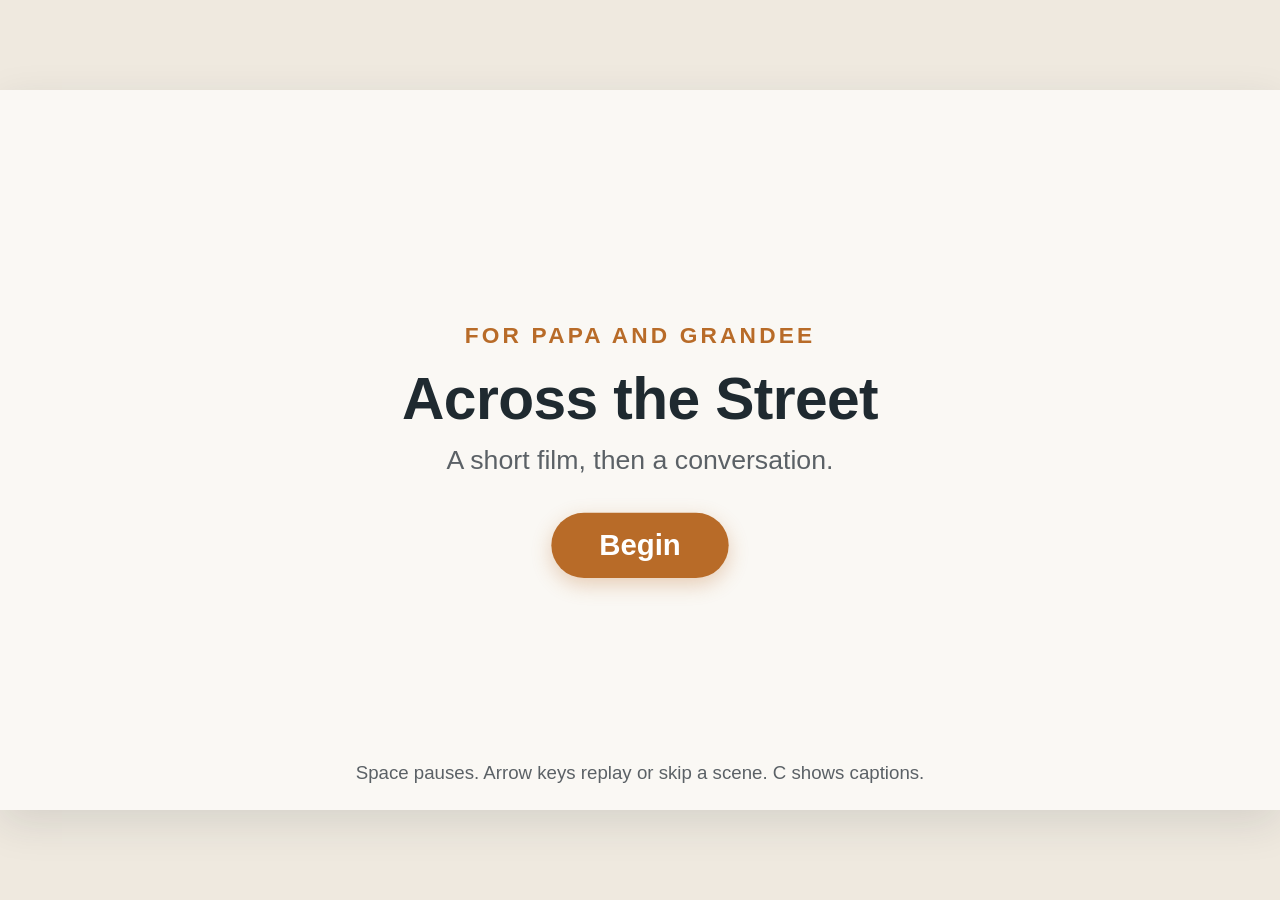
==== inlaw-pitch/pitch-artifact.html @ 84276e87 "Add pitch page builder, screenshot harness and no-narration preview build_pitch.py renders video + d" ====
<title>Across the Street</title>
<style>
:root { --bg:#FAF8F4; --fg:#1F2A30; --muted:#5B6166; --accent:#B86B28; --accent-soft:#F4E6D6; --card:#FFFDF9; --line:#E4DDD1; --bars:#EFE9DF;
  --ui:"Avenir Next","Segoe UI","Helvetica Neue",Helvetica,Arial,sans-serif; color-scheme: light; }
html, body { height:100%; margin:0; }
body { background:var(--bars); color:var(--fg); font-family:var(--ui); overflow:hidden; }
#viewport { position:fixed; inset:0; background:var(--bars); overflow:hidden; }
#stage { position:absolute; left:50%; top:50%; width:1920px; height:1080px; background:var(--bg); overflow:hidden; transform-origin:center center; box-shadow:0 20px 60px rgba(31,42,48,.12); }
.screen { position:absolute; inset:0; opacity:0; transition:opacity 1.1s ease; pointer-events:none; }
.screen.on { opacity:1; pointer-events:auto; }
/* start */
#start { display:grid; place-items:center; text-align:center; }
#start h1 { font-size:88px; font-weight:700; margin:0 0 18px; letter-spacing:-.01em; text-wrap:balance; }
#start p { font-size:40px; color:var(--muted); margin:0 0 56px; }
#begin { font:inherit; font-size:44px; font-weight:700; padding:24px 72px; border-radius:999px; border:0; background:var(--accent); color:#fff; cursor:pointer; box-shadow:0 10px 30px rgba(184,107,40,.3); }
#begin:focus-visible { outline:6px solid var(--fg); outline-offset:6px; }
.hint { position:absolute; bottom:40px; left:0; right:0; font-size:28px; color:var(--muted); text-align:center; }
/* scenes */
.scene { position:absolute; inset:0; opacity:0; transition:opacity 1.2s ease; }
.scene.on { opacity:1; }
.art { position:absolute; inset:0; width:100%; height:100%; }
.art.faint { opacity:.22; }
.layer { position:absolute; inset:0; opacity:0; transition:opacity 1.2s ease; }
.beat { position:absolute; left:120px; right:120px; bottom:90px; text-align:center; font-size:72px; font-weight:700; line-height:1.18; opacity:0; transition:opacity .9s ease; text-wrap:balance; }
.beat.on { opacity:1; }
.beat .measure { display:inline-block; background:rgba(250,248,244,.9); padding:14px 40px; border-radius:18px; }
.beat.low { bottom:70px; }
.beat.top { top:60px; bottom:auto; }
body.captions .beat.top { top:60px; }
.caption { position:absolute; left:160px; right:160px; bottom:20px; text-align:center; font-size:38px; color:var(--muted); display:none; }
body.captions .caption { display:block; }
body.captions .beat { bottom:150px; }
/* scene 2 layers */
.s2.b0 .l0, .s2.b1 .l1, .s2.b2 .l2, .s2.b3 .l3, .s2.b4 .l4 { opacity:1; }
.kid { transform-origin:center bottom; animation: sway 4s ease-in-out infinite alternate; }
.k2 { animation-delay:-1.3s; } .k3 { animation-delay:-2.4s; }
.ball { animation: bounce 2.6s ease-in-out infinite alternate; }
.clouds { animation: drift 40s linear infinite alternate; }
.rain { animation: rainfall 1.2s linear infinite; }
@keyframes sway { from { transform:translateY(0) } to { transform:translateY(-10px) } }
@keyframes bounce { from { transform:translateY(0) } to { transform:translateY(60px) } }
@keyframes drift { from { transform:translateX(0) } to { transform:translateX(90px) } }
@keyframes rainfall { from { transform:translateY(-60px) } to { transform:translateY(60px) } }
/* scene 3 */
.center { position:absolute; inset:0; display:grid; place-items:center; align-content:center; }
.thanks { font-size:200px; font-weight:700; letter-spacing:-.02em; }
.rule { width:0; height:12px; background:var(--accent); border-radius:6px; transition:width 2.2s ease; margin-top:10px; }
.s3.on .rule { width:560px; }
.s3 .beat.low { bottom:140px; font-size:64px; }
/* scene 4 */
.plan { position:absolute; left:160px; right:160px; top:280px; }
.bar { height:200px; border:8px solid var(--fg); border-radius:28px; display:flex; overflow:hidden; background:var(--card); }
.seg { display:flex; align-items:center; justify-content:center; font-size:96px; font-weight:700; color:#fff; width:0; transition:width 1.8s ease; white-space:nowrap; overflow:hidden; }
.seg.sale { background:#7F8C7A; } .seg.loan { background:var(--accent); }
.s4.b1 .seg.sale, .s4.b2 .seg.sale { width:33.333%; } .s4.b2 .seg.loan { width:70%; }
.bartotal { text-align:center; font-size:72px; font-weight:700; margin-top:36px; }
/* scene 5 */
.cards { position:absolute; left:100px; right:100px; top:200px; display:grid; grid-template-columns:repeat(3,1fr); gap:40px; transition:transform 1.2s ease, opacity 1s ease; }
.card { background:var(--card); border:4px solid var(--line); border-radius:28px; padding:40px 30px; text-align:center; opacity:0; transform:translateY(16px); transition:opacity 1s ease, transform 1s ease; }
.card .k { font-size:40px; color:var(--muted); font-weight:700; }
.card .v { font-size:130px; font-weight:700; line-height:1.05; margin:18px 0 10px; font-variant-numeric:tabular-nums; letter-spacing:-.02em; }
.card .s { font-size:38px; color:var(--muted); }
.s5.b0 .c0, .s5.b1 .c0, .s5.b1 .c1, .s5.b2 .c0, .s5.b2 .c1, .s5.b2 .c2 { opacity:1; transform:none; }
.s5.b3 .cards, .s5.b4 .cards { transform:translateY(-120px) scale(.62); opacity:.5; }
.s5.b3 .c0, .s5.b3 .c1, .s5.b3 .c2, .s5.b4 .c0, .s5.b4 .c1, .s5.b4 .c2 { opacity:1; transform:none; }
.card.c1 { border-color:#C9CFD2; } .card.c2 { border-color:var(--accent); }
.wide { position:absolute; left:160px; right:160px; top:560px; background:var(--card); border:4px solid var(--accent); border-radius:28px; padding:36px 40px; text-align:center; opacity:0; transform:translateY(20px); transition:opacity 1s ease, transform 1s ease; }
.s5.b3 .wide, .s5.b4 .wide { opacity:1; transform:none; }
.wide .k { font-size:40px; color:var(--muted); font-weight:700; }
.pair { display:grid; grid-template-columns:1fr auto 1fr; align-items:center; gap:40px; margin:12px 0 8px; }
.pair .v { font-size:116px; font-weight:700; font-variant-numeric:tabular-nums; letter-spacing:-.02em; line-height:1.05; }
.pair .s { font-size:34px; color:var(--muted); } .vs { font-size:48px; color:var(--muted); }
.gap { font-size:52px; font-weight:700; color:var(--accent); opacity:0; transition:opacity 1s ease; margin-top:6px; }
.s5.b4 .gap { opacity:1; }
/* scene 6 and 8 */
.askcard { position:absolute; left:220px; right:220px; top:300px; height:480px; background:rgba(255,253,249,.96); border:4px solid var(--line); border-radius:32px; display:grid; place-items:center; text-align:center; }
.askcard .line { grid-area:1/1; font-size:84px; font-weight:700; line-height:1.2; padding:0 80px; opacity:0; transition:opacity 1s ease; text-wrap:balance; }
.askcard .line.on { opacity:1; }
.askcard.end { top:40px; height:300px; }
/* scene 7 */
.checklist { position:absolute; left:220px; right:220px; top:110px; display:grid; gap:22px; }
.item { display:grid; grid-template-columns:110px 1fr 80px; align-items:center; gap:26px; background:var(--card); border:4px solid var(--line); border-radius:24px; padding:18px 36px; opacity:0; transform:translateX(-14px); transition:opacity .9s ease, transform .9s ease; }
.item.on { opacity:1; transform:none; }
.item .ico svg { width:100px; height:100px; }
.item .txt { font-size:58px; font-weight:700; line-height:1.12; }
.item .tick { font-size:76px; color:var(--accent); font-weight:700; opacity:0; transition:opacity .6s ease .6s; }
.item.on .tick { opacity:1; }
/* controls overlay */
#controls { position:absolute; left:0; right:0; bottom:0; padding:14px 40px; display:flex; justify-content:space-between; font-size:26px; color:var(--muted); opacity:0; transition:opacity .4s; pointer-events:none; }
#video:hover #controls, body.paused #controls { opacity:1; }
#pausebadge { position:absolute; top:40px; right:40px; font-size:34px; font-weight:700; color:var(--accent); background:var(--card); border:3px solid var(--accent); border-radius:999px; padding:10px 28px; display:none; }
body.paused #pausebadge { display:block; }
/* deck */
.slide { position:absolute; inset:0; opacity:0; transition:opacity .7s ease; padding:90px 140px 80px; box-sizing:border-box; display:flex; flex-direction:column; }
.slide.on { opacity:1; }
.slidebody { flex:1; min-height:0; }
.slide h2 { font-size:84px; margin:0 0 40px; letter-spacing:-.01em; }
.slidefoot { display:flex; justify-content:space-between; font-size:26px; color:var(--muted); letter-spacing:.08em; text-transform:uppercase; }
.big4 { display:grid; grid-template-columns:repeat(4,1fr); gap:32px; }
.big4 > div { background:var(--card); border:4px solid var(--line); border-radius:24px; padding:36px 30px; min-width:0; }
.big4 .k { font-size:30px; color:var(--muted); font-weight:700; }
.big4 .v { font-size:88px; font-weight:700; line-height:1.05; margin:14px 0 10px; font-variant-numeric:tabular-nums; letter-spacing:-.02em; text-wrap:balance; }
.big4 .s { font-size:30px; color:var(--muted); }
.big4.live { grid-template-columns:repeat(3,1fr); margin-top:40px; }
.foot { font-size:40px; color:var(--muted); margin:48px 0 0; text-wrap:balance; }
.compare { display:grid; grid-template-columns:1fr 1fr; gap:40px; }
.col { background:var(--card); border:4px solid var(--line); border-radius:24px; padding:30px 40px; }
.col.fam { border-color:var(--accent); }
.col .h { font-size:40px; font-weight:700; margin-bottom:18px; }
.col .row { display:flex; justify-content:space-between; align-items:baseline; font-size:40px; padding:18px 0; border-top:2px solid var(--line); }
.col .row b { font-size:64px; font-variant-numeric:tabular-nums; letter-spacing:-.01em; }
.sliders { display:grid; grid-template-columns:1fr 1fr; gap:60px; }
.ctl label { display:flex; justify-content:space-between; font-size:40px; font-weight:700; margin-bottom:12px; }
.ctl output { font-variant-numeric:tabular-nums; color:var(--accent); }
input[type=range] { width:100%; height:48px; accent-color:var(--accent); cursor:pointer; }
input[type=range]:focus-visible { outline:5px solid var(--fg); outline-offset:8px; border-radius:8px; }
.checks { list-style:none; padding:0; margin:0; display:grid; gap:26px; }
.checks li { display:flex; gap:28px; align-items:flex-start; font-size:50px; line-height:1.2; }
.checks .tick { color:var(--accent); font-weight:700; }
.steps { font-size:54px; line-height:1.25; padding-left:70px; margin:0; display:grid; gap:26px; }
.lead { font-size:56px; line-height:1.2; margin:0 0 40px; text-wrap:balance; }
.src { list-style:none; padding:0; margin:0; display:grid; gap:22px; font-size:34px; line-height:1.3; color:var(--muted); }
.src b { color:var(--fg); }
/* presenter panel (fallback when a popup is blocked) */
#notes { position:fixed; top:0; right:0; bottom:0; width:min(520px,90vw); background:#1F2A30; color:#FAF8F4; padding:24px 28px; overflow:auto; font-size:17px; line-height:1.5; transform:translateX(100%); transition:transform .3s; z-index:20; box-sizing:border-box; }
body.notes #notes { transform:none; }
#notes h3 { margin:0 0 6px; font-size:14px; letter-spacing:.1em; text-transform:uppercase; color:#D99A4E; }
#notes .t { font-size:22px; font-weight:700; margin-bottom:14px; }
#notes p { margin:0 0 12px; } #notes b { color:#F3C96B; }
#notes .next { margin-top:22px; color:#B9C2C6; }
#diag { position:fixed; left:0; bottom:0; max-height:50vh; width:min(720px,100vw); overflow:auto; background:#1F2A30; color:#FAF8F4; font:14px/1.4 ui-monospace,Menlo,monospace; padding:12px 16px; display:none; z-index:30; box-sizing:border-box; white-space:pre-wrap; }
body.diag #diag { display:block; }
@media (prefers-reduced-motion: reduce) { .kid, .ball, .clouds, .rain { animation:none !important; } .screen, .scene, .beat, .layer, .card, .wide, .item, .seg, .rule, .askcard .line, .slide { transition-duration:.01s !important; } }
</style>
<div id="viewport"><div id="stage">
  <section id="start" class="screen on" aria-label="Start">
    <div><p style="font-size:34px;letter-spacing:.14em;text-transform:uppercase;color:var(--accent);font-weight:700;margin:0 0 26px">For Papa and Grandee</p>
    <h1>Across the Street</h1><p>A short film, then a conversation.</p>
    <button id="begin" type="button">Begin</button></div>
    <div class="hint">Space pauses. Arrow keys replay or skip a scene. C shows captions.</div>
  </section>
  <section id="video" class="screen" aria-label="Video">
    <section class="scene s1" data-scene="1" aria-label="Scene 1: Across the street"><svg class="art " viewBox="0 0 1920 1080" aria-hidden="true">
    <rect width="1920" height="1080" fill="#FAF8F4"/>
    <g class="clouds">
      <ellipse cx="300" cy="150" rx="120" ry="40" fill="#F1ECE3"/><ellipse cx="380" cy="130" rx="90" ry="34" fill="#F1ECE3"/>
      <ellipse cx="1500" cy="200" rx="140" ry="44" fill="#F1ECE3"/><ellipse cx="1600" cy="180" rx="100" ry="36" fill="#F1ECE3"/>
    </g>
    <circle cx="1700" cy="130" r="54" fill="#F3C96B"/>
    <rect x="0" y="820" width="1920" height="260" fill="#CFE3B4"/>
    <rect x="0" y="840" width="1920" height="110" fill="#8C8B86"/>
    <g stroke="#FAF8F4" stroke-width="6" stroke-dasharray="60 50"><line x1="0" y1="895" x2="1920" y2="895"/></g>
    <!-- Papa and Grandee's house -->
    <g id="pg">
      <rect x="280" y="540" width="440" height="280" fill="#EFE3CF" stroke="#1F2A30" stroke-width="6"/>
      <polygon points="260,540 500,380 740,540" fill="#7F8C7A" stroke="#1F2A30" stroke-width="6" stroke-linejoin="round"/>
      <rect x="300" y="700" width="400" height="120" fill="#E2D2B5" stroke="#1F2A30" stroke-width="6"/>
      <rect x="320" y="700" width="12" height="120" fill="#1F2A30"/><rect x="668" y="700" width="12" height="120" fill="#1F2A30"/>
      <rect x="460" y="710" width="80" height="110" fill="#1F2A30"/>
      <rect x="330" y="590" width="80" height="80" fill="#FFD98A" stroke="#1F2A30" stroke-width="5"/>
      <rect x="590" y="590" width="80" height="80" fill="#FFD98A" stroke="#1F2A30" stroke-width="5"/>
      <circle cx="500" cy="690" r="12" fill="#F3C96B"/>
      <text x="500" y="1030" text-anchor="middle" font-size="44" font-family="inherit" fill="#1F2A30" font-weight="700">Papa and Grandee</text>
    </g>
    <!-- the lot -->
    <g id="lot"><rect x="1120" y="600" width="760" height="220" rx="20" fill="#D9E8C2"/>
      <text x="1500" y="1030" text-anchor="middle" font-size="44" font-family="inherit" fill="#1F2A30" font-weight="700">The land</text></g>
    
    <g id="tree1"><rect x="1000" y="700" width="24" height="120" fill="#8B5E34"/><circle cx="1012" cy="690" r="70" fill="#A9C98B"/></g>
    </svg><div class="beat top" data-beat="0"><span class="measure">Across the street from Papa and Grandee</span></div><div class="beat top" data-beat="1"><span class="measure">Lucas, Owen, and Wyatt, growing up right here</span></div><div class="caption" aria-live="polite"></div></section><section class="scene s2" data-scene="2" aria-label="Scene 2: What this home would mean"><div class="layer l0"><svg class="art " viewBox="0 0 1920 1080" aria-hidden="true">
    <rect width="1920" height="1080" fill="#FAF8F4"/>
    <g class="clouds">
      <ellipse cx="300" cy="150" rx="120" ry="40" fill="#F1ECE3"/><ellipse cx="380" cy="130" rx="90" ry="34" fill="#F1ECE3"/>
      <ellipse cx="1500" cy="200" rx="140" ry="44" fill="#F1ECE3"/><ellipse cx="1600" cy="180" rx="100" ry="36" fill="#F1ECE3"/>
    </g>
    <circle cx="1700" cy="130" r="54" fill="#F3C96B"/>
    <rect x="0" y="820" width="1920" height="260" fill="#CFE3B4"/>
    <rect x="0" y="840" width="1920" height="110" fill="#8C8B86"/>
    <g stroke="#FAF8F4" stroke-width="6" stroke-dasharray="60 50"><line x1="0" y1="895" x2="1920" y2="895"/></g>
    <!-- Papa and Grandee's house -->
    <g id="pg">
      <rect x="280" y="540" width="440" height="280" fill="#EFE3CF" stroke="#1F2A30" stroke-width="6"/>
      <polygon points="260,540 500,380 740,540" fill="#7F8C7A" stroke="#1F2A30" stroke-width="6" stroke-linejoin="round"/>
      <rect x="300" y="700" width="400" height="120" fill="#E2D2B5" stroke="#1F2A30" stroke-width="6"/>
      <rect x="320" y="700" width="12" height="120" fill="#1F2A30"/><rect x="668" y="700" width="12" height="120" fill="#1F2A30"/>
      <rect x="460" y="710" width="80" height="110" fill="#1F2A30"/>
      <rect x="330" y="590" width="80" height="80" fill="#FFD98A" stroke="#1F2A30" stroke-width="5"/>
      <rect x="590" y="590" width="80" height="80" fill="#FFD98A" stroke="#1F2A30" stroke-width="5"/>
      <circle cx="500" cy="690" r="12" fill="#F3C96B"/>
      <text x="500" y="1030" text-anchor="middle" font-size="44" font-family="inherit" fill="#1F2A30" font-weight="700">Papa and Grandee</text>
    </g>
    <!-- the lot -->
    <g id="lot"><rect x="1120" y="600" width="760" height="220" rx="20" fill="#D9E8C2"/>
      <text x="1500" y="1030" text-anchor="middle" font-size="44" font-family="inherit" fill="#1F2A30" font-weight="700">The home they hope to build</text></g>
    
    <g id="newhome">
      <rect x="1180" y="560" width="420" height="260" fill="#F2E6D3" stroke="#1F2A30" stroke-width="6"/>
      <polygon points="1160,560 1390,400 1620,560" fill="#B86B28" stroke="#1F2A30" stroke-width="6" stroke-linejoin="round"/>
      <rect x="1600" y="620" width="230" height="200" fill="#E7D9BF" stroke="#1F2A30" stroke-width="6"/>
      <polygon points="1600,620 1715,520 1830,620" fill="#9E5A22" stroke="#1F2A30" stroke-width="6" stroke-linejoin="round"/>
      <rect x="1340" y="700" width="90" height="120" fill="#1F2A30"/>
      <rect x="1230" y="620" width="80" height="70" fill="#FFF9EE" stroke="#1F2A30" stroke-width="5"/>
      <rect x="1470" y="620" width="80" height="70" fill="#FFF9EE" stroke="#1F2A30" stroke-width="5"/>
      <rect x="1680" y="680" width="70" height="60" fill="#FFF9EE" stroke="#1F2A30" stroke-width="5"/>
    </g>
    <g id="tree1"><rect x="1000" y="700" width="24" height="120" fill="#8B5E34"/><circle cx="1012" cy="690" r="70" fill="#A9C98B"/></g>
    </svg></div><div class="layer l1"><svg class="art" viewBox="0 0 1920 1080" aria-hidden="true">
    <rect width="1920" height="1080" fill="#FAF8F4"/>
    <ellipse cx="960" cy="1000" rx="1300" ry="300" fill="#CFE3B4"/>
    <circle cx="1760" cy="340" r="54" fill="#F3C96B"/>
    <g class="kid k1" fill="#B86B28"><circle cx="620" cy="560" r="46" fill="#F2D2B6"/><rect x="580" y="610" width="80" height="120" rx="30"/><rect x="590" y="730" width="24" height="90" rx="12" fill="#1F2A30"/><rect x="646" y="730" width="24" height="90" rx="12" fill="#1F2A30"/></g>
    <g class="kid k2" fill="#7F8C7A"><circle cx="900" cy="600" r="40" fill="#F2D2B6"/><rect x="866" y="644" width="68" height="104" rx="28"/><rect x="874" y="748" width="22" height="80" rx="11" fill="#1F2A30"/><rect x="922" y="748" width="22" height="80" rx="11" fill="#1F2A30"/></g>
    <g class="kid k3" fill="#D99A4E"><circle cx="1140" cy="660" r="32" fill="#F2D2B6"/><rect x="1112" y="696" width="56" height="80" rx="24"/><rect x="1118" y="776" width="18" height="60" rx="9" fill="#1F2A30"/><rect x="1156" y="776" width="18" height="60" rx="9" fill="#1F2A30"/></g>
    <g class="ball"><circle cx="760" cy="420" r="34" fill="#FAF8F4" stroke="#1F2A30" stroke-width="6"/><path d="M740 396 Q760 420 740 444 M780 396 Q760 420 780 444" stroke="#1F2A30" stroke-width="5" fill="none"/></g>
    <g><rect x="1380" y="700" width="24" height="160" fill="#8B5E34"/><circle cx="1392" cy="680" r="90" fill="#A9C98B"/></g>
    <g><rect x="360" y="720" width="24" height="140" fill="#8B5E34"/><circle cx="372" cy="700" r="80" fill="#A9C98B"/></g>
    </svg></div><div class="layer l2"><svg class="art" viewBox="0 0 1920 1080" aria-hidden="true">
    <rect width="1920" height="1080" fill="#FAF8F4"/>
    
    <g transform="translate(0,70)">
    <rect x="0" y="880" width="1920" height="200" fill="#CFE3B4"/>
    <!-- main house, side view -->
    <rect x="160" y="520" width="420" height="360" fill="#F2E6D3" stroke="#1F2A30" stroke-width="6"/>
    <polygon points="140,520 370,360 600,520" fill="#B86B28" stroke="#1F2A30" stroke-width="6" stroke-linejoin="round"/>
    <rect x="220" y="600" width="90" height="80" fill="#FFF9EE" stroke="#1F2A30" stroke-width="5"/>
    <rect x="420" y="600" width="90" height="80" fill="#FFF9EE" stroke="#1F2A30" stroke-width="5"/>
    <rect x="330" y="760" width="80" height="120" fill="#1F2A30"/>
    <!-- attached barn, cutaway -->
    <rect x="580" y="440" width="1180" height="440" fill="#FBF4E8" stroke="#1F2A30" stroke-width="6"/>
    <polygon points="560,440 1170,260 1780,440" fill="#9E5A22" stroke="#1F2A30" stroke-width="6" stroke-linejoin="round"/>
    <text x="1170" y="420" text-anchor="middle" font-size="40" font-family="inherit" fill="#1F2A30" font-weight="700" letter-spacing="4">SPORTS BARN</text>
    <!-- hoop -->
    <g><rect x="660" y="520" width="14" height="360" fill="#1F2A30"/><rect x="640" y="500" width="150" height="100" fill="#FAF8F4" stroke="#1F2A30" stroke-width="6"/><ellipse cx="760" cy="600" rx="40" ry="14" fill="none" stroke="#B86B28" stroke-width="8"/><path d="M724 606 L740 660 M796 606 L780 660 M740 660 L780 660 M750 620 L770 620" stroke="#1F2A30" stroke-width="3" fill="none"/></g>
    <!-- soccer goal -->
    <g><rect x="880" y="700" width="260" height="180" fill="none" stroke="#1F2A30" stroke-width="8"/><line x1="900" y1="700" x2="900" y2="880" stroke="#9FA8A3" stroke-width="2"/><line x1="926" y1="700" x2="926" y2="880" stroke="#9FA8A3" stroke-width="2"/><line x1="952" y1="700" x2="952" y2="880" stroke="#9FA8A3" stroke-width="2"/><line x1="978" y1="700" x2="978" y2="880" stroke="#9FA8A3" stroke-width="2"/><line x1="1004" y1="700" x2="1004" y2="880" stroke="#9FA8A3" stroke-width="2"/><line x1="1030" y1="700" x2="1030" y2="880" stroke="#9FA8A3" stroke-width="2"/><line x1="1056" y1="700" x2="1056" y2="880" stroke="#9FA8A3" stroke-width="2"/><line x1="1082" y1="700" x2="1082" y2="880" stroke="#9FA8A3" stroke-width="2"/><line x1="1108" y1="700" x2="1108" y2="880" stroke="#9FA8A3" stroke-width="2"/><line x1="1134" y1="700" x2="1134" y2="880" stroke="#9FA8A3" stroke-width="2"/><line x1="880" y1="720" x2="1140" y2="720" stroke="#9FA8A3" stroke-width="2"/><line x1="880" y1="746" x2="1140" y2="746" stroke="#9FA8A3" stroke-width="2"/><line x1="880" y1="772" x2="1140" y2="772" stroke="#9FA8A3" stroke-width="2"/><line x1="880" y1="798" x2="1140" y2="798" stroke="#9FA8A3" stroke-width="2"/><line x1="880" y1="824" x2="1140" y2="824" stroke="#9FA8A3" stroke-width="2"/><line x1="880" y1="850" x2="1140" y2="850" stroke="#9FA8A3" stroke-width="2"/><line x1="880" y1="876" x2="1140" y2="876" stroke="#9FA8A3" stroke-width="2"/><circle cx="1010" cy="850" r="26" fill="#FAF8F4" stroke="#1F2A30" stroke-width="5"/></g>
    <!-- climbing wall -->
    <g><rect x="1200" y="480" width="200" height="400" fill="#E7D9BF" stroke="#1F2A30" stroke-width="6"/><circle cx="1230" cy="520" r="12" fill="#B86B28"/><circle cx="1283" cy="558" r="12" fill="#7F8C7A"/><circle cx="1336" cy="596" r="12" fill="#D99A4E"/><circle cx="1239" cy="634" r="12" fill="#B86B28"/><circle cx="1292" cy="672" r="12" fill="#7F8C7A"/><circle cx="1345" cy="710" r="12" fill="#D99A4E"/><circle cx="1248" cy="748" r="12" fill="#B86B28"/><circle cx="1301" cy="786" r="12" fill="#7F8C7A"/><circle cx="1354" cy="824" r="12" fill="#D99A4E"/></g>
    <!-- jungle gym -->
    <g stroke="#1F2A30" stroke-width="8" fill="none"><rect x="1460" y="600" width="240" height="280"/><line x1="1460" y1="670" x2="1700" y2="670"/><line x1="1460" y1="740" x2="1700" y2="740"/><line x1="1460" y1="810" x2="1700" y2="810"/><line x1="1580" y1="600" x2="1580" y2="880"/></g>
    <!-- home gym corner -->
    <g><rect x="700" y="820" width="120" height="14" fill="#1F2A30"/><rect x="690" y="800" width="30" height="54" rx="6" fill="#5B6166"/><rect x="800" y="800" width="30" height="54" rx="6" fill="#5B6166"/><text x="760" y="790" text-anchor="middle" font-size="26" font-family="inherit" fill="#5B6166">home gym</text></g>
    </g></svg></div><div class="layer l3"><svg class="art" viewBox="0 0 1920 1080" aria-hidden="true">
    <rect width="1920" height="1080" fill="#EEF0F2"/>
    <g class="rain" stroke="#9FB3C8" stroke-width="5" stroke-linecap="round"><line x1="40" y1="140" x2="22" y2="200"/><line x1="110" y1="230" x2="92" y2="290"/><line x1="180" y1="120" x2="162" y2="180"/><line x1="250" y1="210" x2="232" y2="270"/><line x1="320" y1="100" x2="302" y2="160"/><line x1="390" y1="190" x2="372" y2="250"/><line x1="460" y1="80" x2="442" y2="140"/><line x1="530" y1="170" x2="512" y2="230"/><line x1="600" y1="60" x2="582" y2="120"/><line x1="670" y1="150" x2="652" y2="210"/><line x1="740" y1="240" x2="722" y2="300"/><line x1="810" y1="130" x2="792" y2="190"/><line x1="880" y1="220" x2="862" y2="280"/><line x1="950" y1="110" x2="932" y2="170"/><line x1="1020" y1="200" x2="1002" y2="260"/><line x1="1090" y1="90" x2="1072" y2="150"/><line x1="1160" y1="180" x2="1142" y2="240"/><line x1="1230" y1="70" x2="1212" y2="130"/><line x1="1300" y1="160" x2="1282" y2="220"/><line x1="1370" y1="250" x2="1352" y2="310"/><line x1="1440" y1="140" x2="1422" y2="200"/><line x1="1510" y1="230" x2="1492" y2="290"/><line x1="1580" y1="120" x2="1562" y2="180"/><line x1="1650" y1="210" x2="1632" y2="270"/><line x1="1720" y1="100" x2="1702" y2="160"/><line x1="1790" y1="190" x2="1772" y2="250"/><line x1="1860" y1="80" x2="1842" y2="140"/></g>
    <g transform="translate(0,70)">
    <rect x="0" y="880" width="1920" height="200" fill="#CFE3B4"/>
    <!-- main house, side view -->
    <rect x="160" y="520" width="420" height="360" fill="#F2E6D3" stroke="#1F2A30" stroke-width="6"/>
    <polygon points="140,520 370,360 600,520" fill="#B86B28" stroke="#1F2A30" stroke-width="6" stroke-linejoin="round"/>
    <rect x="220" y="600" width="90" height="80" fill="#FFD98A" stroke="#1F2A30" stroke-width="5"/>
    <rect x="420" y="600" width="90" height="80" fill="#FFD98A" stroke="#1F2A30" stroke-width="5"/>
    <rect x="330" y="760" width="80" height="120" fill="#1F2A30"/>
    <!-- attached barn, cutaway -->
    <rect x="580" y="440" width="1180" height="440" fill="#FFF3DD" stroke="#1F2A30" stroke-width="6"/>
    <polygon points="560,440 1170,260 1780,440" fill="#9E5A22" stroke="#1F2A30" stroke-width="6" stroke-linejoin="round"/>
    <text x="1170" y="420" text-anchor="middle" font-size="40" font-family="inherit" fill="#1F2A30" font-weight="700" letter-spacing="4">SPORTS BARN</text>
    <!-- hoop -->
    <g><rect x="660" y="520" width="14" height="360" fill="#1F2A30"/><rect x="640" y="500" width="150" height="100" fill="#FAF8F4" stroke="#1F2A30" stroke-width="6"/><ellipse cx="760" cy="600" rx="40" ry="14" fill="none" stroke="#B86B28" stroke-width="8"/><path d="M724 606 L740 660 M796 606 L780 660 M740 660 L780 660 M750 620 L770 620" stroke="#1F2A30" stroke-width="3" fill="none"/></g>
    <!-- soccer goal -->
    <g><rect x="880" y="700" width="260" height="180" fill="none" stroke="#1F2A30" stroke-width="8"/><line x1="900" y1="700" x2="900" y2="880" stroke="#9FA8A3" stroke-width="2"/><line x1="926" y1="700" x2="926" y2="880" stroke="#9FA8A3" stroke-width="2"/><line x1="952" y1="700" x2="952" y2="880" stroke="#9FA8A3" stroke-width="2"/><line x1="978" y1="700" x2="978" y2="880" stroke="#9FA8A3" stroke-width="2"/><line x1="1004" y1="700" x2="1004" y2="880" stroke="#9FA8A3" stroke-width="2"/><line x1="1030" y1="700" x2="1030" y2="880" stroke="#9FA8A3" stroke-width="2"/><line x1="1056" y1="700" x2="1056" y2="880" stroke="#9FA8A3" stroke-width="2"/><line x1="1082" y1="700" x2="1082" y2="880" stroke="#9FA8A3" stroke-width="2"/><line x1="1108" y1="700" x2="1108" y2="880" stroke="#9FA8A3" stroke-width="2"/><line x1="1134" y1="700" x2="1134" y2="880" stroke="#9FA8A3" stroke-width="2"/><line x1="880" y1="720" x2="1140" y2="720" stroke="#9FA8A3" stroke-width="2"/><line x1="880" y1="746" x2="1140" y2="746" stroke="#9FA8A3" stroke-width="2"/><line x1="880" y1="772" x2="1140" y2="772" stroke="#9FA8A3" stroke-width="2"/><line x1="880" y1="798" x2="1140" y2="798" stroke="#9FA8A3" stroke-width="2"/><line x1="880" y1="824" x2="1140" y2="824" stroke="#9FA8A3" stroke-width="2"/><line x1="880" y1="850" x2="1140" y2="850" stroke="#9FA8A3" stroke-width="2"/><line x1="880" y1="876" x2="1140" y2="876" stroke="#9FA8A3" stroke-width="2"/><circle cx="1010" cy="850" r="26" fill="#FAF8F4" stroke="#1F2A30" stroke-width="5"/></g>
    <!-- climbing wall -->
    <g><rect x="1200" y="480" width="200" height="400" fill="#E7D9BF" stroke="#1F2A30" stroke-width="6"/><circle cx="1230" cy="520" r="12" fill="#B86B28"/><circle cx="1283" cy="558" r="12" fill="#7F8C7A"/><circle cx="1336" cy="596" r="12" fill="#D99A4E"/><circle cx="1239" cy="634" r="12" fill="#B86B28"/><circle cx="1292" cy="672" r="12" fill="#7F8C7A"/><circle cx="1345" cy="710" r="12" fill="#D99A4E"/><circle cx="1248" cy="748" r="12" fill="#B86B28"/><circle cx="1301" cy="786" r="12" fill="#7F8C7A"/><circle cx="1354" cy="824" r="12" fill="#D99A4E"/></g>
    <!-- jungle gym -->
    <g stroke="#1F2A30" stroke-width="8" fill="none"><rect x="1460" y="600" width="240" height="280"/><line x1="1460" y1="670" x2="1700" y2="670"/><line x1="1460" y1="740" x2="1700" y2="740"/><line x1="1460" y1="810" x2="1700" y2="810"/><line x1="1580" y1="600" x2="1580" y2="880"/></g>
    <!-- home gym corner -->
    <g><rect x="700" y="820" width="120" height="14" fill="#1F2A30"/><rect x="690" y="800" width="30" height="54" rx="6" fill="#5B6166"/><rect x="800" y="800" width="30" height="54" rx="6" fill="#5B6166"/><text x="760" y="790" text-anchor="middle" font-size="26" font-family="inherit" fill="#5B6166">home gym</text></g>
    </g></svg></div><div class="layer l4"><svg class="art" viewBox="0 0 1920 1080" aria-hidden="true">
    <rect width="1920" height="1080" fill="#FAF8F4"/>
    <rect x="0" y="0" width="1920" height="1080" fill="#F6EFE3"/>
    <!-- window with the two houses -->
    <rect x="1380" y="140" width="420" height="320" rx="12" fill="#DCEBF6" stroke="#1F2A30" stroke-width="8"/>
    <line x1="1590" y1="140" x2="1590" y2="460" stroke="#1F2A30" stroke-width="8"/><line x1="1380" y1="300" x2="1800" y2="300" stroke="#1F2A30" stroke-width="8"/>
    <rect x="1380" y="400" width="420" height="60" fill="#CFE3B4"/>
    <rect x="1430" y="370" width="80" height="40" fill="#EFE3CF"/><polygon points="1420,372 1470,330 1520,372" fill="#7F8C7A"/>
    <rect x="1670" y="370" width="80" height="40" fill="#F2E6D3"/><polygon points="1660,372 1710,330 1760,372" fill="#B86B28"/>
    <!-- table -->
    <ellipse cx="960" cy="560" rx="360" ry="190" fill="#D9A86A" stroke="#1F2A30" stroke-width="8"/>
    <ellipse cx="960" cy="560" rx="300" ry="140" fill="none" stroke="#C48E4E" stroke-width="4"/>
    <rect x="724" y="384" width="72" height="72" rx="18" fill="#B86B28" stroke="#1F2A30" stroke-width="5"/><rect x="924" y="364" width="72" height="72" rx="18" fill="#B86B28" stroke="#1F2A30" stroke-width="5"/><rect x="1124" y="384" width="72" height="72" rx="18" fill="#B86B28" stroke="#1F2A30" stroke-width="5"/><rect x="1224" y="524" width="72" height="72" rx="18" fill="#B86B28" stroke="#1F2A30" stroke-width="5"/><rect x="1124" y="664" width="72" height="72" rx="18" fill="#B86B28" stroke="#1F2A30" stroke-width="5"/><rect x="924" y="684" width="72" height="72" rx="18" fill="#B86B28" stroke="#1F2A30" stroke-width="5"/><rect x="724" y="664" width="72" height="72" rx="18" fill="#B86B28" stroke="#1F2A30" stroke-width="5"/>
    </svg></div><div class="beat top" data-beat="0"><span class="measure">The home they hope to raise their boys in</span></div><div class="beat top" data-beat="1"><span class="measure">Room to run, play outside, and just be boys</span></div><div class="beat top" data-beat="2"><span class="measure">A sports barn: hoop, goal, climbing wall, jungle gym</span></div><div class="beat top" data-beat="3"><span class="measure">Year round, rain or shine, for the whole family</span></div><div class="beat " data-beat="4"><span class="measure">Papa and Grandee, part of everyday life</span></div><div class="caption" aria-live="polite"></div></section><section class="scene s3" data-scene="3" aria-label="Scene 3: Thank you"><div class="center"><div class="thanks measure">Thank you</div><div class="rule"></div></div><div class="beat low" data-beat="1"><span class="measure">This is a big ask. So here is a careful plan.</span></div><div class="caption" aria-live="polite"></div></section><section class="scene s4" data-scene="4" aria-label="Scene 4: The plan"><div class="plan">
          <div class="bar"><div class="seg sale"><span class="measure">$200k</span></div><div class="seg loan"><span class="measure">$400k</span></div></div>
          <div class="bartotal measure">$600k to build</div>
        </div><div class="beat low" data-beat="0"><span class="measure">About $600k to build</span></div><div class="beat low" data-beat="1"><span class="measure">About $200k from selling their current home</span></div><div class="beat low" data-beat="2"><span class="measure">About $400k as a family loan</span></div><div class="caption" aria-live="polite"></div></section><section class="scene s5" data-scene="5" aria-label="Scene 5: Why we need help"><div class="cards">
          <div class="card c0"><div class="k">Today</div><div class="v measure">$1,000</div><div class="s">a month, about 2.5%</div></div>
          <div class="card c1"><div class="k">Bank rate, 7.40%</div><div class="v measure">$2,770</div><div class="s">+$1,770 vs today</div></div>
          <div class="card c2"><div class="k">Family rate, about 3%</div><div class="v measure">$1,686</div><div class="s">+$686 vs today</div></div>
        </div>
        <div class="wide">
          <div class="k">Total interest over 30 years</div>
          <div class="pair"><div><div class="v measure">$597,000</div><div class="s">at the bank rate</div></div><div class="vs">vs</div><div><div class="v measure">$207,000</div><div class="s">at about 3%</div></div></div>
          <div class="gap"><span class="measure">The gap a family rate closes: about $390,000</span></div>
        </div><div class="caption" aria-live="polite"></div></section><section class="scene s6" data-scene="6" aria-label="Scene 6: What we&#x27;re asking"><svg class="art faint" viewBox="0 0 1920 1080" aria-hidden="true">
    <rect width="1920" height="1080" fill="#FAF8F4"/>
    <g class="clouds">
      <ellipse cx="300" cy="150" rx="120" ry="40" fill="#F1ECE3"/><ellipse cx="380" cy="130" rx="90" ry="34" fill="#F1ECE3"/>
      <ellipse cx="1500" cy="200" rx="140" ry="44" fill="#F1ECE3"/><ellipse cx="1600" cy="180" rx="100" ry="36" fill="#F1ECE3"/>
    </g>
    <circle cx="1700" cy="130" r="54" fill="#F3C96B"/>
    <rect x="0" y="820" width="1920" height="260" fill="#CFE3B4"/>
    <rect x="0" y="840" width="1920" height="110" fill="#8C8B86"/>
    <g stroke="#FAF8F4" stroke-width="6" stroke-dasharray="60 50"><line x1="0" y1="895" x2="1920" y2="895"/></g>
    <!-- Papa and Grandee's house -->
    <g id="pg">
      <rect x="280" y="540" width="440" height="280" fill="#EFE3CF" stroke="#1F2A30" stroke-width="6"/>
      <polygon points="260,540 500,380 740,540" fill="#7F8C7A" stroke="#1F2A30" stroke-width="6" stroke-linejoin="round"/>
      <rect x="300" y="700" width="400" height="120" fill="#E2D2B5" stroke="#1F2A30" stroke-width="6"/>
      <rect x="320" y="700" width="12" height="120" fill="#1F2A30"/><rect x="668" y="700" width="12" height="120" fill="#1F2A30"/>
      <rect x="460" y="710" width="80" height="110" fill="#1F2A30"/>
      <rect x="330" y="590" width="80" height="80" fill="#FFD98A" stroke="#1F2A30" stroke-width="5"/>
      <rect x="590" y="590" width="80" height="80" fill="#FFD98A" stroke="#1F2A30" stroke-width="5"/>
      <circle cx="500" cy="690" r="12" fill="#F3C96B"/>
      <text x="500" y="1030" text-anchor="middle" font-size="44" font-family="inherit" fill="#1F2A30" font-weight="700">Papa and Grandee</text>
    </g>
    <!-- the lot -->
    <g id="lot"><rect x="1120" y="600" width="760" height="220" rx="20" fill="#D9E8C2"/>
      <text x="1500" y="1030" text-anchor="middle" font-size="44" font-family="inherit" fill="#1F2A30" font-weight="700">The home they hope to build</text></g>
    
    <g id="newhome">
      <rect x="1180" y="560" width="420" height="260" fill="#F2E6D3" stroke="#1F2A30" stroke-width="6"/>
      <polygon points="1160,560 1390,400 1620,560" fill="#B86B28" stroke="#1F2A30" stroke-width="6" stroke-linejoin="round"/>
      <rect x="1600" y="620" width="230" height="200" fill="#E7D9BF" stroke="#1F2A30" stroke-width="6"/>
      <polygon points="1600,620 1715,520 1830,620" fill="#9E5A22" stroke="#1F2A30" stroke-width="6" stroke-linejoin="round"/>
      <rect x="1340" y="700" width="90" height="120" fill="#1F2A30"/>
      <rect x="1230" y="620" width="80" height="70" fill="#FFF9EE" stroke="#1F2A30" stroke-width="5"/>
      <rect x="1470" y="620" width="80" height="70" fill="#FFF9EE" stroke="#1F2A30" stroke-width="5"/>
      <rect x="1680" y="680" width="70" height="60" fill="#FFF9EE" stroke="#1F2A30" stroke-width="5"/>
    </g>
    <g id="tree1"><rect x="1000" y="700" width="24" height="120" fill="#8B5E34"/><circle cx="1012" cy="690" r="70" fill="#A9C98B"/></g>
    </svg><div class="askcard"><div class="line" data-beat="0"><span class="measure">A 30 year family loan of about $400k</span></div><div class="line" data-beat="1"><span class="measure">A rate below market. 3% is only the example.</span></div><div class="line" data-beat="2"><span class="measure">Not a gift. Paid every month, until fully repaid.</span></div><div class="line" data-beat="3"><span class="measure">Help, not an investment. Family across the street.</span></div></div><div class="caption" aria-live="polite"></div></section><section class="scene s7" data-scene="7" aria-label="Scene 7: Done properly"><div class="checklist"><div class="item" data-beat="0"><div class="ico"><svg viewBox="0 0 80 80"><rect x="14" y="8" width="52" height="64" rx="6" fill="#FFF" stroke="#1F2A30" stroke-width="5"/><line x1="26" y1="28" x2="54" y2="28" stroke="#1F2A30" stroke-width="5"/><line x1="26" y1="42" x2="54" y2="42" stroke="#1F2A30" stroke-width="5"/><path d="M26 58 q10 -10 20 0" stroke="#B86B28" stroke-width="5" fill="none"/></svg></div><div class="txt measure">A written loan agreement</div><div class="tick">✓</div></div><div class="item" data-beat="1"><div class="ico"><svg viewBox="0 0 80 80"><polygon points="10,40 40,12 70,40" fill="#B86B28" stroke="#1F2A30" stroke-width="5" stroke-linejoin="round"/><rect x="18" y="40" width="44" height="30" fill="#FFF" stroke="#1F2A30" stroke-width="5"/><circle cx="56" cy="60" r="12" fill="#F3C96B" stroke="#1F2A30" stroke-width="4"/></svg></div><div class="txt measure">Recorded against the home, like a bank mortgage</div><div class="tick">✓</div></div><div class="item" data-beat="2"><div class="ico"><svg viewBox="0 0 80 80"><rect x="12" y="10" width="56" height="60" rx="6" fill="#FFF" stroke="#1F2A30" stroke-width="5"/><line x1="22" y1="28" x2="58" y2="28" stroke="#1F2A30" stroke-width="4"/><line x1="22" y1="42" x2="58" y2="42" stroke="#1F2A30" stroke-width="4"/><line x1="22" y1="56" x2="46" y2="56" stroke="#1F2A30" stroke-width="4"/></svg></div><div class="txt measure">Payments through an independent servicer. Clear records.</div><div class="tick">✓</div></div><div class="item" data-beat="3"><div class="ico"><svg viewBox="0 0 80 80"><rect x="18" y="8" width="44" height="64" fill="#FFF" stroke="#1F2A30" stroke-width="5"/><polyline points="18,72 26,64 34,72 42,64 50,72 58,64 62,72" fill="none" stroke="#1F2A30" stroke-width="4"/><text x="40" y="48" text-anchor="middle" font-size="26" font-weight="700" fill="#B86B28">$</text></svg></div><div class="txt measure">They pay every cost, and cover any extra tax</div><div class="tick">✓</div></div></div><div class="caption" aria-live="polite"></div></section><section class="scene s8" data-scene="8" aria-label="Scene 8: Let&#x27;s talk"><svg class="art " viewBox="0 0 1920 1080" aria-hidden="true">
    <rect width="1920" height="1080" fill="#FAF8F4"/>
    <g class="clouds">
      <ellipse cx="300" cy="150" rx="120" ry="40" fill="#F1ECE3"/><ellipse cx="380" cy="130" rx="90" ry="34" fill="#F1ECE3"/>
      <ellipse cx="1500" cy="200" rx="140" ry="44" fill="#F1ECE3"/><ellipse cx="1600" cy="180" rx="100" ry="36" fill="#F1ECE3"/>
    </g>
    <circle cx="1700" cy="130" r="54" fill="#F3C96B"/>
    <rect x="0" y="820" width="1920" height="260" fill="#CFE3B4"/>
    <rect x="0" y="840" width="1920" height="110" fill="#8C8B86"/>
    <g stroke="#FAF8F4" stroke-width="6" stroke-dasharray="60 50"><line x1="0" y1="895" x2="1920" y2="895"/></g>
    <!-- Papa and Grandee's house -->
    <g id="pg">
      <rect x="280" y="540" width="440" height="280" fill="#EFE3CF" stroke="#1F2A30" stroke-width="6"/>
      <polygon points="260,540 500,380 740,540" fill="#7F8C7A" stroke="#1F2A30" stroke-width="6" stroke-linejoin="round"/>
      <rect x="300" y="700" width="400" height="120" fill="#E2D2B5" stroke="#1F2A30" stroke-width="6"/>
      <rect x="320" y="700" width="12" height="120" fill="#1F2A30"/><rect x="668" y="700" width="12" height="120" fill="#1F2A30"/>
      <rect x="460" y="710" width="80" height="110" fill="#1F2A30"/>
      <rect x="330" y="590" width="80" height="80" fill="#FFD98A" stroke="#1F2A30" stroke-width="5"/>
      <rect x="590" y="590" width="80" height="80" fill="#FFD98A" stroke="#1F2A30" stroke-width="5"/>
      <circle cx="500" cy="690" r="12" fill="#F3C96B"/>
      <text x="500" y="1030" text-anchor="middle" font-size="44" font-family="inherit" fill="#1F2A30" font-weight="700">Papa and Grandee</text>
    </g>
    <!-- the lot -->
    <g id="lot"><rect x="1120" y="600" width="760" height="220" rx="20" fill="#D9E8C2"/>
      <text x="1500" y="1030" text-anchor="middle" font-size="44" font-family="inherit" fill="#1F2A30" font-weight="700">The home they hope to build</text></g>
    
    <g id="newhome">
      <rect x="1180" y="560" width="420" height="260" fill="#F2E6D3" stroke="#1F2A30" stroke-width="6"/>
      <polygon points="1160,560 1390,400 1620,560" fill="#B86B28" stroke="#1F2A30" stroke-width="6" stroke-linejoin="round"/>
      <rect x="1600" y="620" width="230" height="200" fill="#E7D9BF" stroke="#1F2A30" stroke-width="6"/>
      <polygon points="1600,620 1715,520 1830,620" fill="#9E5A22" stroke="#1F2A30" stroke-width="6" stroke-linejoin="round"/>
      <rect x="1340" y="700" width="90" height="120" fill="#1F2A30"/>
      <rect x="1230" y="620" width="80" height="70" fill="#FFD98A" stroke="#1F2A30" stroke-width="5"/>
      <rect x="1470" y="620" width="80" height="70" fill="#FFD98A" stroke="#1F2A30" stroke-width="5"/>
      <rect x="1680" y="680" width="70" height="60" fill="#FFD98A" stroke="#1F2A30" stroke-width="5"/>
    </g>
    <g id="tree1"><rect x="1000" y="700" width="24" height="120" fill="#8B5E34"/><circle cx="1012" cy="690" r="70" fill="#A9C98B"/></g>
    </svg><div class="askcard end"><div class="line" data-beat="0"><span class="measure">No answer needed tonight.</span></div><div class="line" data-beat="1"><span class="measure">We&#x27;d love your questions.</span></div></div><div class="caption" aria-live="polite"></div></section>
    <div id="pausebadge">Paused</div>
    <div id="controls"><span id="sceneNo"></span><span>Space: pause. Left: replay. Right: next.</span></div>
    <div class="hint" id="hintEnd" style="opacity:0;transition:opacity 1s;bottom:auto;top:352px">Press any key or click to continue to the discussion.</div>
  </section>
  <section id="deck" class="screen" aria-label="Discussion deck">
    <section class="slide" data-slide="0" data-id="1" data-title="The ask, in one view" data-notes='{&quot;Matteo&quot;: &quot;Everything you just saw comes down to this one slide. About four hundred thousand, over thirty years, at a rate below what a bank would charge. Three percent is only the example we used for the math. The rate is yours to decide.&quot;, &quot;Amber&quot;: &quot;We know it is a lot to take in. We are not looking for an answer tonight. We just wanted you to see the whole picture in one place.&quot;}'><div class="slidebody"><h2>The ask, in one view</h2>
        <div class="big4">
          <div><div class="k">Amount</div><div class="v">$400k</div><div class="s">about</div></div>
          <div><div class="k">Term</div><div class="v">30 yrs</div><div class="s">paid monthly</div></div>
          <div><div class="k">Rate</div><div class="v">below market</div><div class="s">3% is the example, not a fixed number</div></div>
          <div><div class="k">Monthly, at 3%</div><div class="v">$1,686</div><div class="s">vs $1,000 today</div></div>
        </div>
        <p class="foot">Fully documented, recorded against the home, paid through a servicer. We cover every cost.</p></div><div class="slidefoot"><span>Discussion</span><span>1</span></div></section><section class="slide" data-slide="1" data-id="2" data-title="Bank rate vs family rate" data-notes='{&quot;Matteo&quot;: &quot;This is the honest version. Even at a family rate, our payment goes up by about six hundred eighty six dollars a month. We have budgeted for that and we can carry it. At the bank rate, it goes up by about one thousand seven hundred seventy dollars, and that is the number that stops the build.&quot;, &quot;Amber&quot;: &quot;The big number on the right is the interest over thirty years. That gap is what a family rate closes for us. It is not money you lose, since you could earn more elsewhere either way. It is the difference between building and not building.&quot;}'><div class="slidebody"><h2>Bank rate vs family rate</h2>
        <div class="compare">
          <div class="col"><div class="h">Bank rate, 7.40%</div>
            <div class="row"><span>Monthly payment</span><b>$2,770</b></div>
            <div class="row"><span>Change vs today</span><b>+$1,770</b></div>
            <div class="row"><span>Interest over 30 years</span><b>$597,027</b></div></div>
          <div class="col fam"><div class="h">Family rate, about 3%</div>
            <div class="row"><span>Monthly payment</span><b>$1,686</b></div>
            <div class="row"><span>Change vs today</span><b>+$686</b></div>
            <div class="row"><span>Interest over 30 years</span><b>$207,110</b></div></div>
        </div>
        <p class="foot">The gap a family rate closes: <b>$389,917</b> of interest over 30 years. Our payment still rises by +$686 a month.</p></div><div class="slidefoot"><span>Discussion</span><span>2</span></div></section><section class="slide" data-slide="2" data-id="3" data-title="Try the numbers" data-notes='{&quot;Matteo&quot;: &quot;If you want to see what a different amount or rate looks like, we can move these right now. Nothing here is locked in.&quot;, &quot;Amber&quot;: &quot;Feel free to ask us to try anything. We would rather you see it than wonder about it.&quot;}'><div class="slidebody"><h2>Try the numbers</h2>
        <div class="sliders">
          <div class="ctl"><label for="loanAmt">Loan amount <output id="loanOut">$400,000</output></label><input type="range" id="loanAmt" min="300000" max="450000" step="5000" value="400000"></div>
          <div class="ctl"><label for="rate">Family rate <output id="rateOut">3.00%</output></label><input type="range" id="rate" min="2.5" max="7.40" step="0.05" value="3"></div>
        </div>
        <div class="big4 live">
          <div><div class="k">Our monthly payment</div><div class="v" id="liveMonthly"></div><div class="s" id="liveChange"></div></div>
          <div><div class="k">Bank loan, 7.40%</div><div class="v" id="liveBank"></div><div class="s" id="liveDiff"></div></div>
          <div><div class="k">Interest over 30 years</div><div class="v" id="liveInt"></div><div class="s" id="liveIntBank"></div></div>
        </div>
        <p class="foot">Move the sliders with the mouse or arrow keys. Press Tab to switch between them.</p></div><div class="slidefoot"><span>Discussion</span><span>3</span></div></section><section class="slide" data-slide="3" data-id="4" data-title="Done properly" data-notes='{&quot;Matteo&quot;: &quot;We want this to feel like a real loan, because it is one. An attorney writes the agreement. It gets recorded against the house the same way a bank mortgage does. A servicer collects the payment every month and keeps the records, so nobody ever has to chase anyone.&quot;, &quot;Amber&quot;: &quot;Because the rate is below the IRS minimum for family loans, there may be a small amount of tax on your side each year, on interest you never actually receive. We cover that. Our estimate is around two thousand six hundred dollars in the first year, and it gets smaller every year after.&quot;}'><div class="slidebody"><h2>Done properly</h2><ul class="checks"><li><span class="tick">✓</span><span>A written loan agreement, drawn up by an attorney</span></li><li><span class="tick">✓</span><span>Recorded against the home, like a bank mortgage, so the loan is fully secured</span></li><li><span class="tick">✓</span><span>Payments through an independent loan servicer, so there are always clear records</span></li><li><span class="tick">✓</span><span>We pay every cost of setting it up</span></li><li><span class="tick">✓</span><span>We cover any extra tax from the below-market rate, every year (about $2,600 in year one, an estimate, shrinking over time)</span></li></ul></div><div class="slidefoot"><span>Discussion</span><span>4</span></div></section><section class="slide" data-slide="4" data-id="5" data-title="What we&#x27;re asking of you, and next steps" data-notes='{&quot;Amber&quot;: &quot;Here is all we are asking tonight: think it over, and tell us what questions you have. If the answer is not yet, or not like this, that is okay. We would rather hear it.&quot;, &quot;Matteo&quot;: &quot;If you want to go further, the next step is ours to arrange. We bring in an attorney and a CPA, they confirm the details, and we come back to you with the paperwork. Thank you for listening to all of this.&quot;}'><div class="slidebody"><h2>What we're asking of you</h2>
        <ol class="steps">
          <li><b>Take the time you need.</b> No answer tonight.</li>
          <li><b>Ask us anything,</b> tonight or later.</li>
          <li><b>If you want to go further,</b> we bring in an attorney and a CPA to confirm every detail.</li>
          <li><b>Then we build</b> in 2027, across the street.</li>
        </ol>
        <p class="foot">Thank you for the land, and for listening.</p></div><div class="slidefoot"><span>Discussion</span><span>5</span></div></section><section class="slide" data-slide="5" data-id="A1" data-title="Fair to Amber&#x27;s siblings" data-notes='{&quot;Amber&quot;: &quot;This one matters to me. If anything is still owed when the time comes, it comes out of my share, not anyone else&#x27;s. The attorney can write that in.&quot;}'><div class="slidebody"><h2>Fair to Amber's siblings</h2>
        <p class="lead">If the loan is not fully repaid by the time of inheritance, the unpaid balance comes out of Amber's share.</p>
        <ul class="checks"><li><span class="tick">✓</span><span>The loan is a debt owed to you, not a gift</span></li>
        <li><span class="tick">✓</span><span>Any unpaid balance reduces Amber's share only</span></li>
        <li><span class="tick">✓</span><span>The attorney writes this into the agreement</span></li></ul></div><div class="slidefoot"><span>Appendix</span><span>A1</span></div></section><section class="slide" data-slide="6" data-id="A2" data-title="Sources for the rates" data-notes='{&quot;Matteo&quot;: &quot;These are where the numbers come from. The bank rate is Freddie Mac&#x27;s weekly survey, and we will refresh it the week we talk.&quot;}'><div class="slidebody"><h2>Sources for the rates</h2>
        <ul class="src">
          <li><b>Bank rate, 7.40%.</b> Freddie Mac Primary Mortgage Market Survey, 30-year fixed, week of October 15, 2026. freddiemac.com/pmms</li>
          <li><b>Construction loans.</b> Residential construction loans were quoted around 7% to 9% in October 2026 (lender and guide pages, no single official figure). The 30-year rate is used for the comparison.</li>
          <li><b>IRS minimum rate for family loans, 5.15%.</b> Rev. Rul. 2026-19, October 2026, long-term rate, semiannual compounding. irs.gov/pub/irs-drop/rr-26-19.pdf</li>
          <li><b>Tax estimate.</b> (5.15% minus 3%) on $400k, times an assumed 30% tax rate, about $2,600 in year one. We will confirm every detail with an attorney and CPA.</li>
        </ul></div><div class="slidefoot"><span>Appendix</span><span>A2</span></div></section>
  </section>
</div></div>
<aside id="notes" aria-label="Presenter notes"></aside>
<pre id="diag" aria-label="Self test results"></pre>
<script>
const DATA = {"figures": {"generated": "2026-10-21", "inputs": {"loan_amount": 400000, "term_years": 30, "home_cost": 600000, "from_home_sale": 200000, "today_payment": 1000, "today_rate": 0.025, "family_rate_example": 0.03, "market_rate": 0.074, "market_rate_source": "Freddie Mac Primary Mortgage Market Survey, 30-year fixed, week of 2026-10-15", "market_rate_url": "https://www.freddiemac.com/pmms", "construction_loan_rate_note": "Residential construction loans were quoted at about 7% to 9% in October 2026 (secondary sources); the 30-year rate above is used for the comparison.", "afr_long_term_semiannual": 0.0515, "afr_source": "IRS Rev. Rul. 2026-19 (October 2026), Table 1, long-term AFR, semiannual column", "afr_url": "https://www.irs.gov/pub/irs-drop/rr-26-19.pdf", "assumed_tax_rate": 0.3}, "monthly_payment_market": 2769.52, "monthly_payment_family": 1686.42, "change_vs_today_market": 1769.52, "change_vs_today_family": 686.42, "total_interest_market": 597027, "total_interest_family": 207110, "interest_gap": 389917, "extra_tax_estimate_per_year": 2600, "extra_tax_detail": {"foregone_interest_year1_simple": 8600, "extra_tax_simple": 2580, "extra_tax_amortized_year1": 2574, "note": "Estimate. Interest at the IRS minimum family-loan rate minus interest at the example rate, times an assumed 30% tax rate. Year one is the highest; it shrinks as the balance falls."}, "display": {"market_rate_pct": "7.40%", "family_rate_pct": "3%", "monthly_market": "$2,770", "monthly_family": "$1,686", "monthly_today": "$1,000", "change_market": "+$1,770", "change_family": "+$686", "total_interest_market": "$597,027", "total_interest_family": "$207,110", "interest_gap": "$389,917", "extra_tax": "$2,600", "total_interest_market_rounded": "$597,000", "total_interest_family_rounded": "$207,000", "interest_gap_rounded": "$390,000", "home_cost_k": "$600k", "from_home_sale_k": "$200k", "loan_amount_k": "$400k", "market_date": "October 15, 2026", "afr_pct": "5.15%"}}, "scenes": [{"id": 1, "title": "Across the street", "narration": "Across the street from Papa and Grandee, there is a piece of land. Steve and Dawn have offered it to Matteo and Amber as a gift. Picture Lucas, Owen, and Wyatt growing up right there, close enough to walk over any time.", "sentences": ["Across the street from Papa and Grandee, there is a piece of land.", "Steve and Dawn have offered it to Matteo and Amber as a gift.", "Picture Lucas, Owen, and Wyatt growing up right there, close enough to walk over any time."], "beats": ["Across the street from Papa and Grandee", "Lucas, Owen, and Wyatt, growing up right here"], "cue_frac": [0.0, 0.6190476190476191], "sent_frac": [0.0, 0.30952380952380953, 0.6190476190476191], "est": 18.666666666666668, "dur": null}, {"id": 2, "title": "What this home would mean", "narration": "This would be the home Matteo and Amber hope to build, the one they would raise their boys in. Room for Lucas, Owen, and Wyatt to run, play outside, and just be boys. And one special piece: a sports barn, attached to the house, with open space for a basketball hoop, a soccer goal, a climbing wall, and a jungle gym, plus room for a home gym for Matteo. A place for the boys, and the whole family, to play year round, rain or shine. Most of all, Papa and Grandee would be part of everyday life, not just holidays.", "sentences": ["This would be the home Matteo and Amber hope to build, the one they would raise their boys in.", "Room for Lucas, Owen, and Wyatt to run, play outside, and just be boys.", "And one special piece: a sports barn, attached to the house, with open space for a basketball hoop, a soccer goal, a climbing wall, and a jungle gym, plus room for a home gym for Matteo.", "A place for the boys, and the whole family, to play year round, rain or shine.", "Most of all, Papa and Grandee would be part of everyday life, not just holidays."], "beats": ["The home they hope to raise their boys in", "Room to run, play outside, and just be boys", "A sports barn: hoop, goal, climbing wall, jungle gym", "Year round, rain or shine, for the whole family", "Papa and Grandee, part of everyday life"], "cue_frac": [0.0, 0.19, 0.33, 0.69, 0.85], "sent_frac": [0.0, 0.19, 0.33, 0.69, 0.85], "est": 44.44444444444444, "dur": null}, {"id": 3, "title": "Thank you", "narration": "Before anything else: thank you. For the land, and for everything you have done for this family over the years. Matteo and Amber know this is a big ask. That is why they did not come with a wish. They came with a careful plan.", "sentences": ["Before anything else: thank you.", "For the land, and for everything you have done for this family over the years.", "Matteo and Amber know this is a big ask.", "That is why they did not come with a wish.", "They came with a careful plan."], "beats": ["Thank you", "This is a big ask. So here is a careful plan."], "cue_frac": [0.0, 0.4444444444444444], "sent_frac": [0.0, 0.1111111111111111, 0.4444444444444444, 0.6444444444444445, 0.8666666666666667], "est": 20.0, "dur": null}, {"id": 4, "title": "The plan", "narration": "Here is the plan in one picture. The home would cost about six hundred thousand dollars. Selling their current home would cover about two hundred thousand dollars of that. The remaining four hundred thousand dollars is what they are hoping to borrow from you, and pay back in full.", "sentences": ["Here is the plan in one picture.", "The home would cost about six hundred thousand dollars.", "Selling their current home would cover about two hundred thousand dollars of that.", "The remaining four hundred thousand dollars is what they are hoping to borrow from you, and pay back in full."], "beats": ["About $600k to build", "About $200k from selling their current home", "About $400k as a family loan"], "cue_frac": [0.0, 0.32653061224489793, 0.5918367346938775], "sent_frac": [0.0, 0.14285714285714285, 0.32653061224489793, 0.5918367346938775], "est": 21.77777777777778, "dur": null}, {"id": 5, "title": "Why we need help", "narration": "Today, Matteo and Amber pay about one thousand dollars a month on their mortgage, at a rate near two and a half percent. Building means giving that rate up. At today's bank rate of seven point four percent, the payment on a four hundred thousand dollar loan would be about two thousand seven hundred seventy dollars a month. Nearly triple what they pay now. That is the number that makes the build impossible. At a family rate of around three percent, the payment would be about one thousand six hundred eighty six dollars. Still a real step up, but one they can carry. Over thirty years, the difference in interest is about three hundred ninety thousand dollars. That is the gap a family rate closes.", "sentences": ["Today, Matteo and Amber pay about one thousand dollars a month on their mortgage, at a rate near two and a half percent.", "Building means giving that rate up.", "At today's bank rate of seven point four percent, the payment on a four hundred thousand dollar loan would be about two thousand seven hundred seventy dollars a month.", "Nearly triple what they pay now.", "That is the number that makes the build impossible.", "At a family rate of around three percent, the payment would be about one thousand six hundred eighty six dollars.", "Still a real step up, but one they can carry.", "Over thirty years, the difference in interest is about three hundred ninety thousand dollars.", "That is the gap a family rate closes."], "beats": ["Today: $1,000 a month", "Bank rate (7.40%): $2,770 a month", "Family rate (about 3%): $1,686 a month", "Interest over 30 years: $597,000 vs $207,000", "The gap a family rate closes: about $390,000"], "cue_frac": [0.0, 0.232, 0.584, 0.824, 0.936], "sent_frac": [0.0, 0.184, 0.232, 0.464, 0.512, 0.584, 0.744, 0.824, 0.936], "est": 55.55555555555556, "dur": null}, {"id": 6, "title": "What we're asking", "narration": "So here is the ask. A thirty year family loan of about four hundred thousand dollars, at a rate below market. Three percent is the example used here. The actual rate is yours to decide. This is not a gift. Matteo and Amber would pay every month, for thirty years, until it is fully repaid. And to be clear, you could earn more elsewhere. This is help, not an investment. What you would get is family across the street.", "sentences": ["So here is the ask.", "A thirty year family loan of about four hundred thousand dollars, at a rate below market.", "Three percent is the example used here.", "The actual rate is yours to decide.", "This is not a gift.", "Matteo and Amber would pay every month, for thirty years, until it is fully repaid.", "And to be clear, you could earn more elsewhere.", "This is help, not an investment.", "What you would get is family across the street."], "beats": ["A 30 year family loan of about $400k", "A rate below market. 3% is only the example.", "Not a gift. Paid every month, until fully repaid.", "Help, not an investment. Family across the street."], "cue_frac": [0.0, 0.26582278481012656, 0.4430379746835443, 0.6962025316455697], "sent_frac": [0.0, 0.06329113924050633, 0.26582278481012656, 0.35443037974683544, 0.4430379746835443, 0.5063291139240507, 0.6962025316455697, 0.810126582278481, 0.8860759493670886], "est": 35.11111111111111, "dur": null}, {"id": 7, "title": "Done properly", "narration": "And it would be done properly, the way a bank would do it. A written loan agreement, drawn up by an attorney. Recorded against the home, just like a bank mortgage, so the loan is fully secured. Payments made through an independent loan servicer, so there are always clear records for everyone. Matteo and Amber would pay every cost of setting it up. And because a family rate is below the IRS minimum, a small amount of tax might come up on your side. They would cover that, every year. They will confirm every detail with an attorney and a CPA.", "sentences": ["And it would be done properly, the way a bank would do it.", "A written loan agreement, drawn up by an attorney.", "Recorded against the home, just like a bank mortgage, so the loan is fully secured.", "Payments made through an independent loan servicer, so there are always clear records for everyone.", "Matteo and Amber would pay every cost of setting it up.", "And because a family rate is below the IRS minimum, a small amount of tax might come up on your side.", "They would cover that, every year.", "They will confirm every detail with an attorney and a CPA."], "beats": ["A written loan agreement", "Recorded against the home, like a bank mortgage", "Payments through an independent servicer. Clear records.", "They pay every cost, and cover any extra tax"], "cue_frac": [0.0, 0.21782178217821782, 0.36633663366336633, 0.5148514851485149], "sent_frac": [0.0, 0.12871287128712872, 0.21782178217821782, 0.36633663366336633, 0.5148514851485149, 0.6237623762376238, 0.8316831683168316, 0.8910891089108911], "est": 44.888888888888886, "dur": null}, {"id": 8, "title": "Let's talk", "narration": "That is the picture. A home across the street from Papa and Grandee, done carefully and fairly. No answer is needed tonight. Matteo and Amber would love your questions.", "sentences": ["That is the picture.", "A home across the street from Papa and Grandee, done carefully and fairly.", "No answer is needed tonight.", "Matteo and Amber would love your questions."], "beats": ["No answer needed tonight.", "We'd love your questions."], "cue_frac": [0.5862068965517241, 0.7586206896551724], "sent_frac": [0.0, 0.13793103448275862, 0.5862068965517241, 0.7586206896551724], "est": 12.88888888888889, "dur": null}], "audio": {}, "appendixStart": 5};
const WPM = 135;
const $ = s => document.querySelector(s), $$ = s => Array.from(document.querySelectorAll(s));
const stage = $('#stage'), body = document.body;
let scale = 1;
function fit() { const w = innerWidth, h = innerHeight; scale = Math.min(w / 1920, h / 1080); stage.style.transform = `translate(-50%,-50%) scale(${scale})`; }
addEventListener('resize', fit); fit();

// ---------- mode ----------
let mode = 'start';
function show(id) { $$('.screen').forEach(s => s.classList.toggle('on', s.id === id)); mode = id; body.classList.toggle('paused', false); }

// ---------- video ----------
const scenes = DATA.scenes; const audioEls = {};
for (const sc of scenes) { if (DATA.audio[sc.id]) { const a = new Audio(DATA.audio[sc.id]); a.preload = 'auto'; audioEls[sc.id] = a; } }
let si = -1, clock = null, raf = null, endTimer = null, paused = false, manualT0 = 0, manualAcc = 0;
function sceneEl(i) { return $(`.scene[data-scene="${scenes[i].id}"]`); }
function duration(i) { const sc = scenes[i]; const a = audioEls[sc.id]; return (a && isFinite(a.duration) && a.duration > 0) ? a.duration : (sc.dur || sc.est); }
function now(i) { const a = audioEls[scenes[i].id]; if (a) return a.currentTime; return manualAcc + (paused ? 0 : (performance.now() - manualT0) / 1000); }
function setBeat(i, b) {
  const el = sceneEl(i); const sc = scenes[i];
  for (let k = 0; k < 6; k++) el.classList.toggle('b' + k, k === b);
  el.querySelectorAll('[data-beat]').forEach(x => { const n = +x.dataset.beat; x.classList.toggle('on', n === b || (x.classList.contains('item') && n <= b)); });
}
function setCaption(i, t) {
  const sc = scenes[i]; const d = duration(i); let idx = 0;
  for (let k = 0; k < sc.sent_frac.length; k++) if (t / d >= sc.sent_frac[k] - 0.02) idx = k;
  const c = sceneEl(i).querySelector('.caption'); if (c.textContent !== sc.sentences[idx]) c.textContent = sc.sentences[idx];
}
function tick() {
  if (si < 0 || mode !== 'video') return;
  const sc = scenes[si], d = duration(si), t = now(si);
  let b = -1; for (let k = 0; k < sc.cue_frac.length; k++) if (t / d >= sc.cue_frac[k] - 0.015) b = k;
  const el = sceneEl(si); if (+el.dataset.beat !== b) { el.dataset.beat = b; setBeat(si, b); }
  setCaption(si, t);
  if (!audioEls[sc.id] && !paused && t >= d) { onEnded(); return; }
  raf = requestAnimationFrame(tick);
}
function onEnded() {
  cancelAnimationFrame(raf);
  if (si === scenes.length - 1) { $('#hintEnd').style.opacity = 1; return; }  // hold on the last card
  endTimer = setTimeout(() => startScene(si + 1), 1400);
}
function stopScene() {
  cancelAnimationFrame(raf); clearTimeout(endTimer);
  if (si >= 0) { const a = audioEls[scenes[si].id]; if (a) { a.pause(); a.currentTime = 0; a.onended = null; } sceneEl(si).classList.remove('on'); }
}
function startScene(i, fromUser) {
  stopScene(); si = i; paused = false; body.classList.remove('paused'); $('#hintEnd').style.opacity = 0;
  const sc = scenes[i], el = sceneEl(i); el.dataset.beat = -1; setBeat(i, -1); el.classList.add('on');
  $('#sceneNo').textContent = `Scene ${sc.id} of ${scenes.length}: ${sc.title}`;
  const a = audioEls[sc.id]; manualAcc = 0; manualT0 = performance.now();
  if (a) { a.currentTime = 0; a.onended = onEnded; a.play().catch(() => {}); }
  raf = requestAnimationFrame(tick);
}
function togglePause() {
  if (mode !== 'video' || si < 0) return;
  const a = audioEls[scenes[si].id];
  if (!paused) { paused = true; if (a) a.pause(); else manualAcc += (performance.now() - manualT0) / 1000; clearTimeout(endTimer); }
  else { paused = false; if (a) a.play().catch(() => {}); else manualT0 = performance.now(); if (now(si) >= duration(si)) onEnded(); }
  body.classList.toggle('paused', paused);
}
function beginVideo() { show('video'); for (const k in audioEls) { try { audioEls[k].load(); } catch (e) {} } startScene(0); }
function enterDeck() { stopScene(); show('deck'); gotoSlide(0); }

// ---------- deck ----------
const slides = $$('.slide'); let cur = 0; const chan = ('BroadcastChannel' in window) ? new BroadcastChannel('pitch-notes') : null; let popup = null;
function gotoSlide(n) {
  cur = Math.max(0, Math.min(slides.length - 1, n));
  slides.forEach((s, i) => s.classList.toggle('on', i === cur));
  const s = slides[cur]; const msg = { title: s.dataset.title, id: s.dataset.id, notes: JSON.parse(s.dataset.notes), next: slides[cur + 1] ? slides[cur + 1].dataset.title : 'End', n: cur + 1, total: slides.length };
  renderNotes(msg); if (chan) chan.postMessage(msg); try { localStorage.setItem('pitch-notes', JSON.stringify(msg)); } catch (e) {}
  if (popup && !popup.closed) { try { popup.postMessage(msg, '*'); } catch (e) {} }
  if (cur === 2) recompute();
}
function notesHTML(m) { return `<h3>Slide ${m.n} of ${m.total}</h3><div class="t">${m.title}</div>` + Object.entries(m.notes).map(([k, v]) => `<p><b>${k}:</b> ${v}</p>`).join('') + `<div class="next">Next: ${m.next}</div>`; }
function renderNotes(m) { $('#notes').innerHTML = notesHTML(m); }
function openNotes() {
  const html = `<!doctype html><meta charset="utf-8"><title>Presenter notes</title><style>body{margin:0;background:#1F2A30;color:#FAF8F4;font:20px/1.5 "Avenir Next","Segoe UI",Helvetica,Arial,sans-serif;padding:28px}h3{margin:0 0 6px;font-size:14px;letter-spacing:.1em;text-transform:uppercase;color:#D99A4E}.t{font-size:28px;font-weight:700;margin-bottom:16px}p{margin:0 0 14px}b{color:#F3C96B}.next{margin-top:26px;color:#B9C2C6}#clock{position:fixed;top:14px;right:20px;color:#B9C2C6;font-variant-numeric:tabular-nums}</style><div id="clock"></div><div id="n">Waiting for the deck…</div><script>
    function r(m){document.getElementById('n').innerHTML='<h3>Slide '+m.n+' of '+m.total+'</h3><div class="t">'+m.title+'</div>'+Object.entries(m.notes).map(([k,v])=>'<p><b>'+k+':</b> '+v+'</p>').join('')+'<div class="next">Next: '+m.next+'</div>'}
    addEventListener('message',e=>{if(e.data&&e.data.notes)r(e.data)});
    if('BroadcastChannel' in window){new BroadcastChannel('pitch-notes').onmessage=e=>r(e.data)}
    try{const m=JSON.parse(localStorage.getItem('pitch-notes'));if(m)r(m)}catch(e){}
    setInterval(()=>{document.getElementById('clock').textContent=new Date().toLocaleTimeString([],{hour:'numeric',minute:'2-digit'})},1000);
  <\/script>`;
  try { popup = window.open('', 'pitchNotes', 'width=620,height=760'); } catch (e) { popup = null; }
  if (popup) { popup.document.open(); popup.document.write(html); popup.document.close(); gotoSlide(cur); }
  else { body.classList.toggle('notes'); }
}
// slider math: identical formula to compute_figures.py
const INP = DATA.figures.inputs;
function pmt(P, r, n) { const m = r / 12; return P * m / (1 - Math.pow(1 + m, -n)); }
const usd = v => '$' + Math.round(v).toLocaleString('en-US');
function recompute() {
  const P = +$('#loanAmt').value, r = +$('#rate').value / 100, n = INP.term_years * 12;
  const ours = pmt(P, r, n), bank = pmt(P, INP.market_rate, n);
  $('#loanOut').textContent = usd(P); $('#rateOut').textContent = (r * 100).toFixed(2) + '%';
  $('#liveMonthly').textContent = usd(ours); $('#liveChange').textContent = (ours >= INP.today_payment ? '+' : '') + usd(ours - INP.today_payment) + ' vs ' + usd(INP.today_payment) + ' today';
  $('#liveBank').textContent = usd(bank); $('#liveDiff').textContent = 'same amount, ' + usd(bank - ours) + ' a month more';
  $('#liveInt').textContent = usd(ours * n - P); $('#liveIntBank').textContent = usd(bank * n - P) + ' at the bank rate';
}
$('#loanAmt').addEventListener('input', recompute); $('#rate').addEventListener('input', recompute); recompute();

// ---------- keys ----------
function onKey(e) {
  const k = e.key; const tag = (e.target.tagName || '').toLowerCase();
  if (k === 'd' || k === 'D') { body.classList.toggle('diag'); return; }
  if (k === 'c' || k === 'C') { body.classList.toggle('captions'); return; }
  if (mode === 'start') { if (k === 'Enter' || k === ' ' || k === 'ArrowRight' || k === 'PageDown') { e.preventDefault(); beginVideo(); } return; }
  if (mode === 'video') {
    if (k === ' ') { e.preventDefault(); if (si === scenes.length - 1 && now(si) >= duration(si)) enterDeck(); else togglePause(); }
    else if (k === 'ArrowRight' || k === 'PageDown') { e.preventDefault(); if (si === scenes.length - 1) enterDeck(); else startScene(si + 1, true); }
    else if (k === 'ArrowLeft' || k === 'PageUp') { e.preventDefault(); if (now(si) > 2.5 || si === 0) startScene(si, true); else startScene(si - 1, true); }
    else if (k === 'Enter') { if (si === scenes.length - 1) enterDeck(); }
    else if (k === 'Escape') { stopScene(); show('start'); }
    return;
  }
  if (mode === 'deck') {
    if (tag === 'input' && (k === 'ArrowLeft' || k === 'ArrowRight')) return;  // sliders own the arrows
    if (k === 'ArrowRight' || k === 'PageDown' || k === ' ' || k === 'Enter') { e.preventDefault(); gotoSlide(cur + 1); }
    else if (k === 'ArrowLeft' || k === 'PageUp' || k === 'Backspace') { e.preventDefault(); gotoSlide(cur - 1); }
    else if (k === 'a' || k === 'A') { gotoSlide(DATA.appendixStart); }
    else if (k === 'n' || k === 'N') { openNotes(); }
    else if (k === 'Home') { gotoSlide(0); }
    else if (k === 'v' || k === 'V') { show('video'); startScene(0); }
    else if (k === 'Escape') { body.classList.remove('notes'); }
  }
}
addEventListener('keydown', onKey);
$('#begin').addEventListener('click', beginVideo);
$('#video').addEventListener('click', e => { if (si === scenes.length - 1 && now(si) >= duration(si)) enterDeck(); else togglePause(); });
$('#deck').addEventListener('click', e => { if (['input', 'label', 'output'].includes((e.target.tagName || '').toLowerCase())) return; gotoSlide(cur + 1); });

// ---------- self test (layout + wording), results in the D panel and window.__selftest ----------
function selfTest() {
  const out = []; const sr = stage.getBoundingClientRect();
  const inside = (r) => r.left >= sr.left - 1 && r.top >= sr.top - 1 && r.right <= sr.right + 1 && r.bottom <= sr.bottom + 1;
  const check = (label, root) => root.querySelectorAll('.measure, .beat.on, h2, .v, .row, .foot, .checks li, .steps li, .src li, .lead, .ctl').forEach(el => {
    if (!el.offsetParent && getComputedStyle(el).position !== 'absolute') return;
    const r = el.getBoundingClientRect(); if (r.width === 0) return;
    if (!inside(r)) out.push(`OVERFLOW ${label}: "${el.textContent.trim().slice(0, 40)}" ${Math.round(r.right - sr.right)}px right, ${Math.round(r.bottom - sr.bottom)}px bottom`);
    if (el.scrollWidth > el.clientWidth + 2 && getComputedStyle(el).overflowX !== 'visible') out.push(`CLIP ${label}: "${el.textContent.trim().slice(0, 40)}"`);
  });
  const prev = { mode, si, cur };
  // scenes: every beat state
  show('video');
  scenes.forEach((sc, i) => { const el = sceneEl(i); el.classList.add('on'); for (let b = 0; b < sc.beats.length; b++) { setBeat(i, b); el.offsetHeight; check(`scene ${sc.id} beat ${b + 1}`, el); } setBeat(i, -1); el.classList.remove('on'); });
  show('deck'); slides.forEach((s, i) => { s.classList.add('on'); s.offsetHeight; check(`slide ${s.dataset.id}`, s); s.classList.remove('on'); });
  // wording
  const banned = [/—/, /–/, /guarantee/i, /\bAFR\b/, /security deed/i, /Form 709/i, /imputed/i, /amortiz/i, /when we move in/i, /savings/i];
  const vidText = scenes.map(sc => sc.narration + ' ' + sc.beats.join(' ')).join(' ');
  const mainText = slides.slice(0, DATA.appendixStart).map(s => s.textContent + ' ' + s.dataset.notes).join(' ');
  banned.forEach(re => { if (re.test(vidText)) out.push(`WORDING video: ${re}`); if (re.test(mainText)) out.push(`WORDING main slides: ${re}`); });
  if (/sibling|inheritance/i.test(vidText + mainText)) out.push('WORDING: sibling topic outside the appendix');
  // figures trace
  const f = DATA.figures; const n = f.inputs.term_years * 12;
  const chk = (name, a, b) => { if (Math.abs(a - b) > 0.5) out.push(`FIGURE ${name}: page ${a} vs figures.json ${b}`); };
  chk('monthly_market', pmt(f.inputs.loan_amount, f.inputs.market_rate, n), f.monthly_payment_market);
  chk('monthly_family', pmt(f.inputs.loan_amount, f.inputs.family_rate_example, n), f.monthly_payment_family);
  chk('interest_gap', (pmt(f.inputs.loan_amount, f.inputs.market_rate, n) - pmt(f.inputs.loan_amount, f.inputs.family_rate_example, n)) * n, f.interest_gap);
  // audio
  const missing = scenes.filter(sc => !DATA.audio[sc.id]).map(sc => sc.id); if (missing.length) out.push(`AUDIO missing for scenes ${missing.join(', ')} (timed by estimate)`);
  if (document.querySelector('link[href^="http"], script[src^="http"], img[src^="http"], audio[src^="http"], source[src^="http"]')) out.push('EXTERNAL reference found');
  // restore
  show(prev.mode); if (prev.mode === 'deck') gotoSlide(prev.cur);
  const summary = (out.length ? out.join('\n') : 'All layout, wording, figure and audio checks passed.') + `\nStage scale ${scale.toFixed(3)} at ${innerWidth}x${innerHeight}. Audio clips: ${Object.keys(DATA.audio).length} of ${scenes.length}. Press D to hide.`;
  $('#diag').textContent = summary; window.__selftest = { issues: out, summary }; return out;
}
window.__show = (i, b) => { show('video'); stopScene(); si = i; const el = sceneEl(i); el.classList.add('on'); setBeat(i, b); if (b === scenes[i].beats.length - 1 && i === scenes.length - 1) $('#hintEnd').style.opacity = 1; };
window.__slide = (n) => { show('deck'); gotoSlide(n); };
window.__selfTest = selfTest;
addEventListener('load', () => { setTimeout(() => { try { selfTest(); } catch (e) { $('#diag').textContent = 'self test error: ' + e; } }, 300); });
</script>
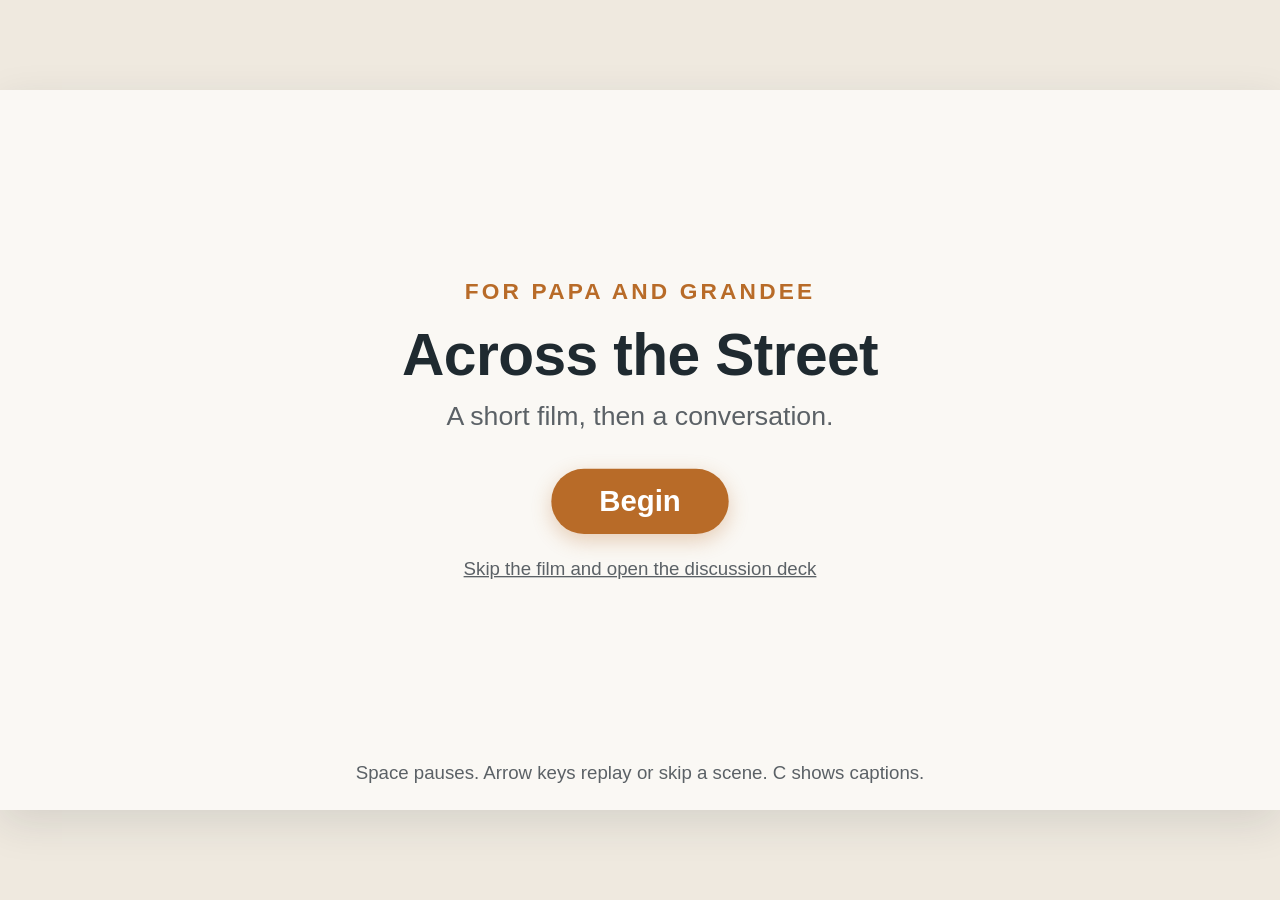
==== commit c2137e59: "Make the discussion deck reachable from every screen Skip link on the start screen, a deck button du" ====
--- a/inlaw-pitch/pitch-artifact.html
+++ b/inlaw-pitch/pitch-artifact.html
@@ -31,7 +31,7 @@
 body.captions .caption { display:block; }
 body.captions .beat { bottom:150px; }
 /* scene 2 layers */
-.s2.b0 .l0, .s2.b1 .l1, .s2.b2 .l2, .s2.b3 .l3, .s2.b4 .l4 { opacity:1; }
+.k-home.b0 .l0, .k-home.b1 .l1, .k-home.b2 .l2, .k-home.b3 .l3, .k-home.b4 .l4 { opacity:1; }
 .kid { transform-origin:center bottom; animation: sway 4s ease-in-out infinite alternate; }
 .k2 { animation-delay:-1.3s; } .k3 { animation-delay:-2.4s; }
 .ball { animation: bounce 2.6s ease-in-out infinite alternate; }
@@ -45,14 +45,14 @@
 .center { position:absolute; inset:0; display:grid; place-items:center; align-content:center; }
 .thanks { font-size:200px; font-weight:700; letter-spacing:-.02em; }
 .rule { width:0; height:12px; background:var(--accent); border-radius:6px; transition:width 2.2s ease; margin-top:10px; }
-.s3.on .rule { width:560px; }
-.s3 .beat.low { bottom:140px; font-size:64px; }
+.k-thanks.on .rule { width:560px; }
+.k-thanks .beat.low { bottom:140px; font-size:64px; }
 /* scene 4 */
 .plan { position:absolute; left:160px; right:160px; top:280px; }
 .bar { height:200px; border:8px solid var(--fg); border-radius:28px; display:flex; overflow:hidden; background:var(--card); }
 .seg { display:flex; align-items:center; justify-content:center; font-size:96px; font-weight:700; color:#fff; width:0; transition:width 1.8s ease; white-space:nowrap; overflow:hidden; }
 .seg.sale { background:#7F8C7A; } .seg.loan { background:var(--accent); }
-.s4.b1 .seg.sale, .s4.b2 .seg.sale { width:33.333%; } .s4.b2 .seg.loan { width:70%; }
+.k-plan.b1 .seg.sale, .k-plan.b2 .seg.sale { width:33.333%; } .k-plan.b2 .seg.loan { width:70%; }
 .bartotal { text-align:center; font-size:72px; font-weight:700; margin-top:36px; }
 /* scene 5 */
 .cards { position:absolute; left:100px; right:100px; top:200px; display:grid; grid-template-columns:repeat(3,1fr); gap:40px; transition:transform 1.2s ease, opacity 1s ease; }
@@ -60,18 +60,18 @@
 .card .k { font-size:40px; color:var(--muted); font-weight:700; }
 .card .v { font-size:130px; font-weight:700; line-height:1.05; margin:18px 0 10px; font-variant-numeric:tabular-nums; letter-spacing:-.02em; }
 .card .s { font-size:38px; color:var(--muted); }
-.s5.b0 .c0, .s5.b1 .c0, .s5.b1 .c1, .s5.b2 .c0, .s5.b2 .c1, .s5.b2 .c2 { opacity:1; transform:none; }
-.s5.b3 .cards, .s5.b4 .cards { transform:translateY(-120px) scale(.62); opacity:.5; }
-.s5.b3 .c0, .s5.b3 .c1, .s5.b3 .c2, .s5.b4 .c0, .s5.b4 .c1, .s5.b4 .c2 { opacity:1; transform:none; }
+.k-numbers.b0 .c0, .k-numbers.b1 .c0, .k-numbers.b1 .c1, .k-numbers.b2 .c0, .k-numbers.b2 .c1, .k-numbers.b2 .c2 { opacity:1; transform:none; }
+.k-numbers.b3 .cards, .k-numbers.b4 .cards { transform:translateY(-120px) scale(.62); opacity:.5; }
+.k-numbers.b3 .c0, .k-numbers.b3 .c1, .k-numbers.b3 .c2, .k-numbers.b4 .c0, .k-numbers.b4 .c1, .k-numbers.b4 .c2 { opacity:1; transform:none; }
 .card.c1 { border-color:#C9CFD2; } .card.c2 { border-color:var(--accent); }
 .wide { position:absolute; left:160px; right:160px; top:560px; background:var(--card); border:4px solid var(--accent); border-radius:28px; padding:36px 40px; text-align:center; opacity:0; transform:translateY(20px); transition:opacity 1s ease, transform 1s ease; }
-.s5.b3 .wide, .s5.b4 .wide { opacity:1; transform:none; }
+.k-numbers.b3 .wide, .k-numbers.b4 .wide { opacity:1; transform:none; }
 .wide .k { font-size:40px; color:var(--muted); font-weight:700; }
 .pair { display:grid; grid-template-columns:1fr auto 1fr; align-items:center; gap:40px; margin:12px 0 8px; }
 .pair .v { font-size:116px; font-weight:700; font-variant-numeric:tabular-nums; letter-spacing:-.02em; line-height:1.05; }
 .pair .s { font-size:34px; color:var(--muted); } .vs { font-size:48px; color:var(--muted); }
 .gap { font-size:52px; font-weight:700; color:var(--accent); opacity:0; transition:opacity 1s ease; margin-top:6px; }
-.s5.b4 .gap { opacity:1; }
+.k-numbers.b4 .gap { opacity:1; }
 /* scene 6 and 8 */
 .askcard { position:absolute; left:220px; right:220px; top:300px; height:480px; background:rgba(255,253,249,.96); border:4px solid var(--line); border-radius:32px; display:grid; place-items:center; text-align:center; }
 .askcard .line { grid-area:1/1; font-size:84px; font-weight:700; line-height:1.2; padding:0 80px; opacity:0; transition:opacity 1s ease; text-wrap:balance; }
@@ -85,17 +85,29 @@
 .item .txt { font-size:58px; font-weight:700; line-height:1.12; }
 .item .tick { font-size:76px; color:var(--accent); font-weight:700; opacity:0; transition:opacity .6s ease .6s; }
 .item.on .tick { opacity:1; }
+.alt { margin-top:28px !important; }
+.linkbtn { font:inherit; font-size:28px; color:var(--muted); background:none; border:0; text-decoration:underline; cursor:pointer; padding:8px 12px; }
+.linkbtn:focus-visible { outline:4px solid var(--fg); outline-offset:4px; border-radius:6px; }
+.corner { position:absolute; top:30px; right:40px; font:inherit; font-size:26px; font-weight:700; color:var(--muted); background:rgba(255,253,249,.92); border:3px solid var(--line); border-radius:999px; padding:10px 26px; cursor:pointer; opacity:0; transition:opacity .4s; }
+#video:hover .corner, body.paused .corner, body.touch .corner { opacity:1; }
+.corner:focus-visible { opacity:1; outline:4px solid var(--fg); outline-offset:4px; }
+#deckbar { position:absolute; left:0; right:0; bottom:0; display:flex; gap:12px; padding:10px 40px 14px; opacity:0; transition:opacity .4s; }
+#deck:hover #deckbar, body.touch #deckbar { opacity:1; }
+#deckbar button { font:inherit; font-size:26px; font-weight:700; color:var(--muted); background:rgba(255,253,249,.92); border:3px solid var(--line); border-radius:999px; padding:10px 24px; cursor:pointer; }
+#deckbar button:focus-visible { outline:4px solid var(--fg); outline-offset:4px; }
+#deckbar .sp { flex:1; }
+.tch { display:none; } body.touch .tch { display:inline; } body.touch .kb { display:none; }
 /* controls overlay */
 #controls { position:absolute; left:0; right:0; bottom:0; padding:14px 40px; display:flex; justify-content:space-between; font-size:26px; color:var(--muted); opacity:0; transition:opacity .4s; pointer-events:none; }
 #video:hover #controls, body.paused #controls { opacity:1; }
 #pausebadge { position:absolute; top:40px; right:40px; font-size:34px; font-weight:700; color:var(--accent); background:var(--card); border:3px solid var(--accent); border-radius:999px; padding:10px 28px; display:none; }
 body.paused #pausebadge { display:block; }
 /* deck */
-.slide { position:absolute; inset:0; opacity:0; transition:opacity .7s ease; padding:90px 140px 80px; box-sizing:border-box; display:flex; flex-direction:column; }
+.slide { position:absolute; inset:0; opacity:0; transition:opacity .7s ease; padding:90px 140px 100px; box-sizing:border-box; display:flex; flex-direction:column; }
 .slide.on { opacity:1; }
 .slidebody { flex:1; min-height:0; }
 .slide h2 { font-size:84px; margin:0 0 40px; letter-spacing:-.01em; }
-.slidefoot { display:flex; justify-content:space-between; font-size:26px; color:var(--muted); letter-spacing:.08em; text-transform:uppercase; }
+.slidefoot { display:flex; justify-content:space-between; font-size:26px; color:var(--muted); letter-spacing:.08em; text-transform:uppercase; padding:0 0 10px; }
 .big4 { display:grid; grid-template-columns:repeat(4,1fr); gap:32px; }
 .big4 > div { background:var(--card); border:4px solid var(--line); border-radius:24px; padding:36px 30px; min-width:0; }
 .big4 .k { font-size:30px; color:var(--muted); font-weight:700; }
@@ -136,11 +148,12 @@
   <section id="start" class="screen on" aria-label="Start">
     <div><p style="font-size:34px;letter-spacing:.14em;text-transform:uppercase;color:var(--accent);font-weight:700;margin:0 0 26px">For Papa and Grandee</p>
     <h1>Across the Street</h1><p>A short film, then a conversation.</p>
-    <button id="begin" type="button">Begin</button></div>
-    <div class="hint">Space pauses. Arrow keys replay or skip a scene. C shows captions.</div>
+    <button id="begin" type="button">Begin</button>
+    <p class="alt"><button id="skipDeck" type="button" class="linkbtn">Skip the film and open the discussion deck</button></p></div>
+    <div class="hint"><span class="kb">Space pauses. Arrow keys replay or skip a scene. C shows captions.</span><span class="tch">Turn the phone sideways. Tap to pause. The deck button is top right.</span></div>
   </section>
   <section id="video" class="screen" aria-label="Video">
-    <section class="scene s1" data-scene="1" aria-label="Scene 1: Across the street"><svg class="art " viewBox="0 0 1920 1080" aria-hidden="true">
+    <section class="scene s1 k-street" data-scene="1" aria-label="Scene 1: Across the street"><svg class="art " viewBox="0 0 1920 1080" aria-hidden="true">
     <rect width="1920" height="1080" fill="#FAF8F4"/>
     <g class="clouds">
       <ellipse cx="300" cy="150" rx="120" ry="40" fill="#F1ECE3"/><ellipse cx="380" cy="130" rx="90" ry="34" fill="#F1ECE3"/>
@@ -167,7 +180,34 @@
       <text x="1500" y="1030" text-anchor="middle" font-size="44" font-family="inherit" fill="#1F2A30" font-weight="700">The land</text></g>
     
     <g id="tree1"><rect x="1000" y="700" width="24" height="120" fill="#8B5E34"/><circle cx="1012" cy="690" r="70" fill="#A9C98B"/></g>
-    </svg><div class="beat top" data-beat="0"><span class="measure">Across the street from Papa and Grandee</span></div><div class="beat top" data-beat="1"><span class="measure">Lucas, Owen, and Wyatt, growing up right here</span></div><div class="caption" aria-live="polite"></div></section><section class="scene s2" data-scene="2" aria-label="Scene 2: What this home would mean"><div class="layer l0"><svg class="art " viewBox="0 0 1920 1080" aria-hidden="true">
+    </svg><div class="beat top" data-beat="0"><span class="measure">Across the street from Papa and Grandee</span></div><div class="beat top" data-beat="1"><span class="measure">Lucas, Owen, and Wyatt, growing up right here</span></div><div class="caption" aria-live="polite"></div></section><section class="scene s2 k-ask" data-scene="2" aria-label="Scene 2: The ask"><svg class="art faint" viewBox="0 0 1920 1080" aria-hidden="true">
+    <rect width="1920" height="1080" fill="#FAF8F4"/>
+    <g class="clouds">
+      <ellipse cx="300" cy="150" rx="120" ry="40" fill="#F1ECE3"/><ellipse cx="380" cy="130" rx="90" ry="34" fill="#F1ECE3"/>
+      <ellipse cx="1500" cy="200" rx="140" ry="44" fill="#F1ECE3"/><ellipse cx="1600" cy="180" rx="100" ry="36" fill="#F1ECE3"/>
+    </g>
+    <circle cx="1700" cy="130" r="54" fill="#F3C96B"/>
+    <rect x="0" y="820" width="1920" height="260" fill="#CFE3B4"/>
+    <rect x="0" y="840" width="1920" height="110" fill="#8C8B86"/>
+    <g stroke="#FAF8F4" stroke-width="6" stroke-dasharray="60 50"><line x1="0" y1="895" x2="1920" y2="895"/></g>
+    <!-- Papa and Grandee's house -->
+    <g id="pg">
+      <rect x="280" y="540" width="440" height="280" fill="#EFE3CF" stroke="#1F2A30" stroke-width="6"/>
+      <polygon points="260,540 500,380 740,540" fill="#7F8C7A" stroke="#1F2A30" stroke-width="6" stroke-linejoin="round"/>
+      <rect x="300" y="700" width="400" height="120" fill="#E2D2B5" stroke="#1F2A30" stroke-width="6"/>
+      <rect x="320" y="700" width="12" height="120" fill="#1F2A30"/><rect x="668" y="700" width="12" height="120" fill="#1F2A30"/>
+      <rect x="460" y="710" width="80" height="110" fill="#1F2A30"/>
+      <rect x="330" y="590" width="80" height="80" fill="#FFD98A" stroke="#1F2A30" stroke-width="5"/>
+      <rect x="590" y="590" width="80" height="80" fill="#FFD98A" stroke="#1F2A30" stroke-width="5"/>
+      <circle cx="500" cy="690" r="12" fill="#F3C96B"/>
+      <text x="500" y="1030" text-anchor="middle" font-size="44" font-family="inherit" fill="#1F2A30" font-weight="700">Papa and Grandee</text>
+    </g>
+    <!-- the lot -->
+    <g id="lot"><rect x="1120" y="600" width="760" height="220" rx="20" fill="#D9E8C2"/>
+      <text x="1500" y="1030" text-anchor="middle" font-size="44" font-family="inherit" fill="#1F2A30" font-weight="700">The land</text></g>
+    
+    <g id="tree1"><rect x="1000" y="700" width="24" height="120" fill="#8B5E34"/><circle cx="1012" cy="690" r="70" fill="#A9C98B"/></g>
+    </svg><div class="askcard"><div class="line" data-beat="0"><span class="measure">A 30 year family loan of about $400k</span></div><div class="line" data-beat="1"><span class="measure">A rate below market. 3% is only the example.</span></div><div class="line" data-beat="2"><span class="measure">Not a gift. Paid every month, until fully repaid.</span></div></div><div class="caption" aria-live="polite"></div></section><section class="scene s3 k-thanks" data-scene="3" aria-label="Scene 3: Thank you"><div class="center"><div class="thanks measure">Thank you</div><div class="rule"></div></div><div class="beat low" data-beat="1"><span class="measure">This is a big ask. So here is a careful plan.</span></div><div class="caption" aria-live="polite"></div></section><section class="scene s4 k-home" data-scene="4" aria-label="Scene 4: What this home would mean"><div class="layer l0"><svg class="art " viewBox="0 0 1920 1080" aria-hidden="true">
     <rect width="1920" height="1080" fill="#FAF8F4"/>
     <g class="clouds">
       <ellipse cx="300" cy="150" rx="120" ry="40" fill="#F1ECE3"/><ellipse cx="380" cy="130" rx="90" ry="34" fill="#F1ECE3"/>
@@ -277,10 +317,10 @@
     <ellipse cx="960" cy="560" rx="360" ry="190" fill="#D9A86A" stroke="#1F2A30" stroke-width="8"/>
     <ellipse cx="960" cy="560" rx="300" ry="140" fill="none" stroke="#C48E4E" stroke-width="4"/>
     <rect x="724" y="384" width="72" height="72" rx="18" fill="#B86B28" stroke="#1F2A30" stroke-width="5"/><rect x="924" y="364" width="72" height="72" rx="18" fill="#B86B28" stroke="#1F2A30" stroke-width="5"/><rect x="1124" y="384" width="72" height="72" rx="18" fill="#B86B28" stroke="#1F2A30" stroke-width="5"/><rect x="1224" y="524" width="72" height="72" rx="18" fill="#B86B28" stroke="#1F2A30" stroke-width="5"/><rect x="1124" y="664" width="72" height="72" rx="18" fill="#B86B28" stroke="#1F2A30" stroke-width="5"/><rect x="924" y="684" width="72" height="72" rx="18" fill="#B86B28" stroke="#1F2A30" stroke-width="5"/><rect x="724" y="664" width="72" height="72" rx="18" fill="#B86B28" stroke="#1F2A30" stroke-width="5"/>
-    </svg></div><div class="beat top" data-beat="0"><span class="measure">The home they hope to raise their boys in</span></div><div class="beat top" data-beat="1"><span class="measure">Room to run, play outside, and just be boys</span></div><div class="beat top" data-beat="2"><span class="measure">A sports barn: hoop, goal, climbing wall, jungle gym</span></div><div class="beat top" data-beat="3"><span class="measure">Year round, rain or shine, for the whole family</span></div><div class="beat " data-beat="4"><span class="measure">Papa and Grandee, part of everyday life</span></div><div class="caption" aria-live="polite"></div></section><section class="scene s3" data-scene="3" aria-label="Scene 3: Thank you"><div class="center"><div class="thanks measure">Thank you</div><div class="rule"></div></div><div class="beat low" data-beat="1"><span class="measure">This is a big ask. So here is a careful plan.</span></div><div class="caption" aria-live="polite"></div></section><section class="scene s4" data-scene="4" aria-label="Scene 4: The plan"><div class="plan">
+    </svg></div><div class="beat top" data-beat="0"><span class="measure">The home they hope to raise their boys in</span></div><div class="beat top" data-beat="1"><span class="measure">Room to run, play outside, and just be boys</span></div><div class="beat top" data-beat="2"><span class="measure">A sports barn: hoop, goal, climbing wall, jungle gym</span></div><div class="beat top" data-beat="3"><span class="measure">Year round, rain or shine, for the whole family</span></div><div class="beat " data-beat="4"><span class="measure">Papa and Grandee: cherished every week, soon nearly every day</span></div><div class="caption" aria-live="polite"></div></section><section class="scene s5 k-plan" data-scene="5" aria-label="Scene 5: The plan"><div class="plan">
           <div class="bar"><div class="seg sale"><span class="measure">$200k</span></div><div class="seg loan"><span class="measure">$400k</span></div></div>
           <div class="bartotal measure">$600k to build</div>
-        </div><div class="beat low" data-beat="0"><span class="measure">About $600k to build</span></div><div class="beat low" data-beat="1"><span class="measure">About $200k from selling their current home</span></div><div class="beat low" data-beat="2"><span class="measure">About $400k as a family loan</span></div><div class="caption" aria-live="polite"></div></section><section class="scene s5" data-scene="5" aria-label="Scene 5: Why we need help"><div class="cards">
+        </div><div class="beat low" data-beat="0"><span class="measure">About $600k to build</span></div><div class="beat low" data-beat="1"><span class="measure">About $200k from selling their current home</span></div><div class="beat low" data-beat="2"><span class="measure">About $400k as a family loan</span></div><div class="caption" aria-live="polite"></div></section><section class="scene s6 k-numbers" data-scene="6" aria-label="Scene 6: Why we need help"><div class="cards">
           <div class="card c0"><div class="k">Today</div><div class="v measure">$1,000</div><div class="s">a month, about 2.5%</div></div>
           <div class="card c1"><div class="k">Bank rate, 7.40%</div><div class="v measure">$2,770</div><div class="s">+$1,770 vs today</div></div>
           <div class="card c2"><div class="k">Family rate, about 3%</div><div class="v measure">$1,686</div><div class="s">+$686 vs today</div></div>
@@ -289,7 +329,7 @@
           <div class="k">Total interest over 30 years</div>
           <div class="pair"><div><div class="v measure">$597,000</div><div class="s">at the bank rate</div></div><div class="vs">vs</div><div><div class="v measure">$207,000</div><div class="s">at about 3%</div></div></div>
           <div class="gap"><span class="measure">The gap a family rate closes: about $390,000</span></div>
-        </div><div class="caption" aria-live="polite"></div></section><section class="scene s6" data-scene="6" aria-label="Scene 6: What we&#x27;re asking"><svg class="art faint" viewBox="0 0 1920 1080" aria-hidden="true">
+        </div><div class="caption" aria-live="polite"></div></section><section class="scene s7 k-done" data-scene="7" aria-label="Scene 7: Done properly"><div class="checklist"><div class="item" data-beat="0"><div class="ico"><svg viewBox="0 0 80 80"><rect x="14" y="8" width="52" height="64" rx="6" fill="#FFF" stroke="#1F2A30" stroke-width="5"/><line x1="26" y1="28" x2="54" y2="28" stroke="#1F2A30" stroke-width="5"/><line x1="26" y1="42" x2="54" y2="42" stroke="#1F2A30" stroke-width="5"/><path d="M26 58 q10 -10 20 0" stroke="#B86B28" stroke-width="5" fill="none"/></svg></div><div class="txt measure">A written loan agreement</div><div class="tick">✓</div></div><div class="item" data-beat="1"><div class="ico"><svg viewBox="0 0 80 80"><polygon points="10,40 40,12 70,40" fill="#B86B28" stroke="#1F2A30" stroke-width="5" stroke-linejoin="round"/><rect x="18" y="40" width="44" height="30" fill="#FFF" stroke="#1F2A30" stroke-width="5"/><circle cx="56" cy="60" r="12" fill="#F3C96B" stroke="#1F2A30" stroke-width="4"/></svg></div><div class="txt measure">Recorded against the home, like a bank mortgage</div><div class="tick">✓</div></div><div class="item" data-beat="2"><div class="ico"><svg viewBox="0 0 80 80"><rect x="18" y="8" width="44" height="64" fill="#FFF" stroke="#1F2A30" stroke-width="5"/><polyline points="18,72 26,64 34,72 42,64 50,72 58,64 62,72" fill="none" stroke="#1F2A30" stroke-width="4"/><text x="40" y="48" text-anchor="middle" font-size="26" font-weight="700" fill="#B86B28">$</text></svg></div><div class="txt measure">They pay every cost, and cover any extra tax</div><div class="tick">✓</div></div><div class="item" data-beat="3"><div class="ico"><svg viewBox="0 0 80 80"><polygon points="4,36 22,20 40,36" fill="#7F8C7A" stroke="#1F2A30" stroke-width="4" stroke-linejoin="round"/><rect x="9" y="36" width="26" height="22" fill="#FFF" stroke="#1F2A30" stroke-width="4"/><polygon points="40,36 58,20 76,36" fill="#B86B28" stroke="#1F2A30" stroke-width="4" stroke-linejoin="round"/><rect x="45" y="36" width="26" height="22" fill="#FFF" stroke="#1F2A30" stroke-width="4"/><rect x="0" y="62" width="80" height="8" fill="#8C8B86"/></svg></div><div class="txt measure">Help, not an investment. Family across the street.</div><div class="tick">✓</div></div></div><div class="caption" aria-live="polite"></div></section><section class="scene s8 k-end" data-scene="8" aria-label="Scene 8: Let&#x27;s talk"><svg class="art " viewBox="0 0 1920 1080" aria-hidden="true">
     <rect width="1920" height="1080" fill="#FAF8F4"/>
     <g class="clouds">
       <ellipse cx="300" cy="150" rx="120" ry="40" fill="#F1ECE3"/><ellipse cx="380" cy="130" rx="90" ry="34" fill="#F1ECE3"/>
@@ -321,43 +361,6 @@
       <rect x="1600" y="620" width="230" height="200" fill="#E7D9BF" stroke="#1F2A30" stroke-width="6"/>
       <polygon points="1600,620 1715,520 1830,620" fill="#9E5A22" stroke="#1F2A30" stroke-width="6" stroke-linejoin="round"/>
       <rect x="1340" y="700" width="90" height="120" fill="#1F2A30"/>
-      <rect x="1230" y="620" width="80" height="70" fill="#FFF9EE" stroke="#1F2A30" stroke-width="5"/>
-      <rect x="1470" y="620" width="80" height="70" fill="#FFF9EE" stroke="#1F2A30" stroke-width="5"/>
-      <rect x="1680" y="680" width="70" height="60" fill="#FFF9EE" stroke="#1F2A30" stroke-width="5"/>
-    </g>
-    <g id="tree1"><rect x="1000" y="700" width="24" height="120" fill="#8B5E34"/><circle cx="1012" cy="690" r="70" fill="#A9C98B"/></g>
-    </svg><div class="askcard"><div class="line" data-beat="0"><span class="measure">A 30 year family loan of about $400k</span></div><div class="line" data-beat="1"><span class="measure">A rate below market. 3% is only the example.</span></div><div class="line" data-beat="2"><span class="measure">Not a gift. Paid every month, until fully repaid.</span></div><div class="line" data-beat="3"><span class="measure">Help, not an investment. Family across the street.</span></div></div><div class="caption" aria-live="polite"></div></section><section class="scene s7" data-scene="7" aria-label="Scene 7: Done properly"><div class="checklist"><div class="item" data-beat="0"><div class="ico"><svg viewBox="0 0 80 80"><rect x="14" y="8" width="52" height="64" rx="6" fill="#FFF" stroke="#1F2A30" stroke-width="5"/><line x1="26" y1="28" x2="54" y2="28" stroke="#1F2A30" stroke-width="5"/><line x1="26" y1="42" x2="54" y2="42" stroke="#1F2A30" stroke-width="5"/><path d="M26 58 q10 -10 20 0" stroke="#B86B28" stroke-width="5" fill="none"/></svg></div><div class="txt measure">A written loan agreement</div><div class="tick">✓</div></div><div class="item" data-beat="1"><div class="ico"><svg viewBox="0 0 80 80"><polygon points="10,40 40,12 70,40" fill="#B86B28" stroke="#1F2A30" stroke-width="5" stroke-linejoin="round"/><rect x="18" y="40" width="44" height="30" fill="#FFF" stroke="#1F2A30" stroke-width="5"/><circle cx="56" cy="60" r="12" fill="#F3C96B" stroke="#1F2A30" stroke-width="4"/></svg></div><div class="txt measure">Recorded against the home, like a bank mortgage</div><div class="tick">✓</div></div><div class="item" data-beat="2"><div class="ico"><svg viewBox="0 0 80 80"><rect x="12" y="10" width="56" height="60" rx="6" fill="#FFF" stroke="#1F2A30" stroke-width="5"/><line x1="22" y1="28" x2="58" y2="28" stroke="#1F2A30" stroke-width="4"/><line x1="22" y1="42" x2="58" y2="42" stroke="#1F2A30" stroke-width="4"/><line x1="22" y1="56" x2="46" y2="56" stroke="#1F2A30" stroke-width="4"/></svg></div><div class="txt measure">Payments through an independent servicer. Clear records.</div><div class="tick">✓</div></div><div class="item" data-beat="3"><div class="ico"><svg viewBox="0 0 80 80"><rect x="18" y="8" width="44" height="64" fill="#FFF" stroke="#1F2A30" stroke-width="5"/><polyline points="18,72 26,64 34,72 42,64 50,72 58,64 62,72" fill="none" stroke="#1F2A30" stroke-width="4"/><text x="40" y="48" text-anchor="middle" font-size="26" font-weight="700" fill="#B86B28">$</text></svg></div><div class="txt measure">They pay every cost, and cover any extra tax</div><div class="tick">✓</div></div></div><div class="caption" aria-live="polite"></div></section><section class="scene s8" data-scene="8" aria-label="Scene 8: Let&#x27;s talk"><svg class="art " viewBox="0 0 1920 1080" aria-hidden="true">
-    <rect width="1920" height="1080" fill="#FAF8F4"/>
-    <g class="clouds">
-      <ellipse cx="300" cy="150" rx="120" ry="40" fill="#F1ECE3"/><ellipse cx="380" cy="130" rx="90" ry="34" fill="#F1ECE3"/>
-      <ellipse cx="1500" cy="200" rx="140" ry="44" fill="#F1ECE3"/><ellipse cx="1600" cy="180" rx="100" ry="36" fill="#F1ECE3"/>
-    </g>
-    <circle cx="1700" cy="130" r="54" fill="#F3C96B"/>
-    <rect x="0" y="820" width="1920" height="260" fill="#CFE3B4"/>
-    <rect x="0" y="840" width="1920" height="110" fill="#8C8B86"/>
-    <g stroke="#FAF8F4" stroke-width="6" stroke-dasharray="60 50"><line x1="0" y1="895" x2="1920" y2="895"/></g>
-    <!-- Papa and Grandee's house -->
-    <g id="pg">
-      <rect x="280" y="540" width="440" height="280" fill="#EFE3CF" stroke="#1F2A30" stroke-width="6"/>
-      <polygon points="260,540 500,380 740,540" fill="#7F8C7A" stroke="#1F2A30" stroke-width="6" stroke-linejoin="round"/>
-      <rect x="300" y="700" width="400" height="120" fill="#E2D2B5" stroke="#1F2A30" stroke-width="6"/>
-      <rect x="320" y="700" width="12" height="120" fill="#1F2A30"/><rect x="668" y="700" width="12" height="120" fill="#1F2A30"/>
-      <rect x="460" y="710" width="80" height="110" fill="#1F2A30"/>
-      <rect x="330" y="590" width="80" height="80" fill="#FFD98A" stroke="#1F2A30" stroke-width="5"/>
-      <rect x="590" y="590" width="80" height="80" fill="#FFD98A" stroke="#1F2A30" stroke-width="5"/>
-      <circle cx="500" cy="690" r="12" fill="#F3C96B"/>
-      <text x="500" y="1030" text-anchor="middle" font-size="44" font-family="inherit" fill="#1F2A30" font-weight="700">Papa and Grandee</text>
-    </g>
-    <!-- the lot -->
-    <g id="lot"><rect x="1120" y="600" width="760" height="220" rx="20" fill="#D9E8C2"/>
-      <text x="1500" y="1030" text-anchor="middle" font-size="44" font-family="inherit" fill="#1F2A30" font-weight="700">The home they hope to build</text></g>
-    
-    <g id="newhome">
-      <rect x="1180" y="560" width="420" height="260" fill="#F2E6D3" stroke="#1F2A30" stroke-width="6"/>
-      <polygon points="1160,560 1390,400 1620,560" fill="#B86B28" stroke="#1F2A30" stroke-width="6" stroke-linejoin="round"/>
-      <rect x="1600" y="620" width="230" height="200" fill="#E7D9BF" stroke="#1F2A30" stroke-width="6"/>
-      <polygon points="1600,620 1715,520 1830,620" fill="#9E5A22" stroke="#1F2A30" stroke-width="6" stroke-linejoin="round"/>
-      <rect x="1340" y="700" width="90" height="120" fill="#1F2A30"/>
       <rect x="1230" y="620" width="80" height="70" fill="#FFD98A" stroke="#1F2A30" stroke-width="5"/>
       <rect x="1470" y="620" width="80" height="70" fill="#FFD98A" stroke="#1F2A30" stroke-width="5"/>
       <rect x="1680" y="680" width="70" height="60" fill="#FFD98A" stroke="#1F2A30" stroke-width="5"/>
@@ -365,7 +368,8 @@
     <g id="tree1"><rect x="1000" y="700" width="24" height="120" fill="#8B5E34"/><circle cx="1012" cy="690" r="70" fill="#A9C98B"/></g>
     </svg><div class="askcard end"><div class="line" data-beat="0"><span class="measure">No answer needed tonight.</span></div><div class="line" data-beat="1"><span class="measure">We&#x27;d love your questions.</span></div></div><div class="caption" aria-live="polite"></div></section>
     <div id="pausebadge">Paused</div>
-    <div id="controls"><span id="sceneNo"></span><span>Space: pause. Left: replay. Right: next.</span></div>
+    <button id="toDeck" type="button" class="corner" title="Open the discussion deck">Discussion deck &#8250;</button>
+    <div id="controls"><span id="sceneNo"></span><span class="kb">Space: pause. Left: replay. Right: next.</span><span class="tch">Tap: pause</span></div>
     <div class="hint" id="hintEnd" style="opacity:0;transition:opacity 1s;bottom:auto;top:352px">Press any key or click to continue to the discussion.</div>
   </section>
   <section id="deck" class="screen" aria-label="Discussion deck">
@@ -376,7 +380,7 @@
           <div><div class="k">Rate</div><div class="v">below market</div><div class="s">3% is the example, not a fixed number</div></div>
           <div><div class="k">Monthly, at 3%</div><div class="v">$1,686</div><div class="s">vs $1,000 today</div></div>
         </div>
-        <p class="foot">Fully documented, recorded against the home, paid through a servicer. We cover every cost.</p></div><div class="slidefoot"><span>Discussion</span><span>1</span></div></section><section class="slide" data-slide="1" data-id="2" data-title="Bank rate vs family rate" data-notes='{&quot;Matteo&quot;: &quot;This is the honest version. Even at a family rate, our payment goes up by about six hundred eighty six dollars a month. We have budgeted for that and we can carry it. At the bank rate, it goes up by about one thousand seven hundred seventy dollars, and that is the number that stops the build.&quot;, &quot;Amber&quot;: &quot;The big number on the right is the interest over thirty years. That gap is what a family rate closes for us. It is not money you lose, since you could earn more elsewhere either way. It is the difference between building and not building.&quot;}'><div class="slidebody"><h2>Bank rate vs family rate</h2>
+        <p class="foot">Fully documented and recorded against the home, like a bank mortgage. We cover every cost.</p></div><div class="slidefoot"><span>Discussion</span><span>1</span></div></section><section class="slide" data-slide="1" data-id="2" data-title="Bank rate vs family rate" data-notes='{&quot;Matteo&quot;: &quot;This is the honest version. Even at a family rate, our payment goes up by about six hundred eighty six dollars a month. We have budgeted for that and we can carry it. At the bank rate, it goes up by about one thousand seven hundred seventy dollars, and that is the number that stops the build.&quot;, &quot;Amber&quot;: &quot;The big number on the right is the interest over thirty years. That gap is what a family rate closes for us. It is not money you lose, since you could earn more elsewhere either way. It is the difference between building and not building.&quot;}'><div class="slidebody"><h2>Bank rate vs family rate</h2>
         <div class="compare">
           <div class="col"><div class="h">Bank rate, 7.40%</div>
             <div class="row"><span>Monthly payment</span><b>$2,770</b></div>
@@ -397,7 +401,7 @@
           <div><div class="k">Bank loan, 7.40%</div><div class="v" id="liveBank"></div><div class="s" id="liveDiff"></div></div>
           <div><div class="k">Interest over 30 years</div><div class="v" id="liveInt"></div><div class="s" id="liveIntBank"></div></div>
         </div>
-        <p class="foot">Move the sliders with the mouse or arrow keys. Press Tab to switch between them.</p></div><div class="slidefoot"><span>Discussion</span><span>3</span></div></section><section class="slide" data-slide="3" data-id="4" data-title="Done properly" data-notes='{&quot;Matteo&quot;: &quot;We want this to feel like a real loan, because it is one. An attorney writes the agreement. It gets recorded against the house the same way a bank mortgage does. A servicer collects the payment every month and keeps the records, so nobody ever has to chase anyone.&quot;, &quot;Amber&quot;: &quot;Because the rate is below the IRS minimum for family loans, there may be a small amount of tax on your side each year, on interest you never actually receive. We cover that. Our estimate is around two thousand six hundred dollars in the first year, and it gets smaller every year after.&quot;}'><div class="slidebody"><h2>Done properly</h2><ul class="checks"><li><span class="tick">✓</span><span>A written loan agreement, drawn up by an attorney</span></li><li><span class="tick">✓</span><span>Recorded against the home, like a bank mortgage, so the loan is fully secured</span></li><li><span class="tick">✓</span><span>Payments through an independent loan servicer, so there are always clear records</span></li><li><span class="tick">✓</span><span>We pay every cost of setting it up</span></li><li><span class="tick">✓</span><span>We cover any extra tax from the below-market rate, every year (about $2,600 in year one, an estimate, shrinking over time)</span></li></ul></div><div class="slidefoot"><span>Discussion</span><span>4</span></div></section><section class="slide" data-slide="4" data-id="5" data-title="What we&#x27;re asking of you, and next steps" data-notes='{&quot;Amber&quot;: &quot;Here is all we are asking tonight: think it over, and tell us what questions you have. If the answer is not yet, or not like this, that is okay. We would rather hear it.&quot;, &quot;Matteo&quot;: &quot;If you want to go further, the next step is ours to arrange. We bring in an attorney and a CPA, they confirm the details, and we come back to you with the paperwork. Thank you for listening to all of this.&quot;}'><div class="slidebody"><h2>What we're asking of you</h2>
+        <p class="foot">Move the sliders with the mouse or arrow keys. Press Tab to switch between them.</p></div><div class="slidefoot"><span>Discussion</span><span>3</span></div></section><section class="slide" data-slide="3" data-id="4" data-title="Done properly" data-notes='{&quot;Matteo&quot;: &quot;We want this to feel like a real loan, because it is one. An attorney writes the agreement. It gets recorded against the house the same way a bank mortgage does. Payments go out automatically every month, so nobody ever has to chase anyone.&quot;, &quot;Amber&quot;: &quot;Because the rate is below the IRS minimum for family loans, there may be a small amount of tax on your side each year, on interest you never actually receive. We cover that. Our estimate is around two thousand six hundred dollars in the first year, and it gets smaller every year after.&quot;}'><div class="slidebody"><h2>Done properly</h2><ul class="checks"><li><span class="tick">✓</span><span>A written loan agreement, drawn up by an attorney</span></li><li><span class="tick">✓</span><span>Recorded against the home, like a bank mortgage, so the loan is fully secured</span></li><li><span class="tick">✓</span><span>We pay every cost of setting it up</span></li><li><span class="tick">✓</span><span>We cover any extra tax from the below-market rate, every year (about $2,600 in year one, an estimate, shrinking over time)</span></li></ul></div><div class="slidefoot"><span>Discussion</span><span>4</span></div></section><section class="slide" data-slide="4" data-id="5" data-title="What we&#x27;re asking of you, and next steps" data-notes='{&quot;Amber&quot;: &quot;Here is all we are asking tonight: think it over, and tell us what questions you have. If the answer is not yet, or not like this, that is okay. We would rather hear it.&quot;, &quot;Matteo&quot;: &quot;If you want to go further, the next step is ours to arrange. We bring in an attorney and a CPA, they confirm the details, and we come back to you with the paperwork. Thank you for listening to all of this.&quot;}'><div class="slidebody"><h2>What we're asking of you</h2>
         <ol class="steps">
           <li><b>Take the time you need.</b> No answer tonight.</li>
           <li><b>Ask us anything,</b> tonight or later.</li>
@@ -415,12 +419,20 @@
           <li><b>IRS minimum rate for family loans, 5.15%.</b> Rev. Rul. 2026-19, October 2026, long-term rate, semiannual compounding. irs.gov/pub/irs-drop/rr-26-19.pdf</li>
           <li><b>Tax estimate.</b> (5.15% minus 3%) on $400k, times an assumed 30% tax rate, about $2,600 in year one. We will confirm every detail with an attorney and CPA.</li>
         </ul></div><div class="slidefoot"><span>Appendix</span><span>A2</span></div></section>
+    <div id="deckbar">
+      <button type="button" data-act="prev" title="Previous slide">&#8249; Back</button>
+      <button type="button" data-act="next" title="Next slide">Next &#8250;</button>
+      <span class="sp"></span>
+      <button type="button" data-act="notes" title="Presenter notes (N)">Notes</button>
+      <button type="button" data-act="appendix" title="Appendix (A)">Appendix</button>
+      <button type="button" data-act="video" title="Back to the film (V)">Film</button>
+    </div>
   </section>
 </div></div>
 <aside id="notes" aria-label="Presenter notes"></aside>
 <pre id="diag" aria-label="Self test results"></pre>
 <script>
-const DATA = {"figures": {"generated": "2026-10-21", "inputs": {"loan_amount": 400000, "term_years": 30, "home_cost": 600000, "from_home_sale": 200000, "today_payment": 1000, "today_rate": 0.025, "family_rate_example": 0.03, "market_rate": 0.074, "market_rate_source": "Freddie Mac Primary Mortgage Market Survey, 30-year fixed, week of 2026-10-15", "market_rate_url": "https://www.freddiemac.com/pmms", "construction_loan_rate_note": "Residential construction loans were quoted at about 7% to 9% in October 2026 (secondary sources); the 30-year rate above is used for the comparison.", "afr_long_term_semiannual": 0.0515, "afr_source": "IRS Rev. Rul. 2026-19 (October 2026), Table 1, long-term AFR, semiannual column", "afr_url": "https://www.irs.gov/pub/irs-drop/rr-26-19.pdf", "assumed_tax_rate": 0.3}, "monthly_payment_market": 2769.52, "monthly_payment_family": 1686.42, "change_vs_today_market": 1769.52, "change_vs_today_family": 686.42, "total_interest_market": 597027, "total_interest_family": 207110, "interest_gap": 389917, "extra_tax_estimate_per_year": 2600, "extra_tax_detail": {"foregone_interest_year1_simple": 8600, "extra_tax_simple": 2580, "extra_tax_amortized_year1": 2574, "note": "Estimate. Interest at the IRS minimum family-loan rate minus interest at the example rate, times an assumed 30% tax rate. Year one is the highest; it shrinks as the balance falls."}, "display": {"market_rate_pct": "7.40%", "family_rate_pct": "3%", "monthly_market": "$2,770", "monthly_family": "$1,686", "monthly_today": "$1,000", "change_market": "+$1,770", "change_family": "+$686", "total_interest_market": "$597,027", "total_interest_family": "$207,110", "interest_gap": "$389,917", "extra_tax": "$2,600", "total_interest_market_rounded": "$597,000", "total_interest_family_rounded": "$207,000", "interest_gap_rounded": "$390,000", "home_cost_k": "$600k", "from_home_sale_k": "$200k", "loan_amount_k": "$400k", "market_date": "October 15, 2026", "afr_pct": "5.15%"}}, "scenes": [{"id": 1, "title": "Across the street", "narration": "Across the street from Papa and Grandee, there is a piece of land. Steve and Dawn have offered it to Matteo and Amber as a gift. Picture Lucas, Owen, and Wyatt growing up right there, close enough to walk over any time.", "sentences": ["Across the street from Papa and Grandee, there is a piece of land.", "Steve and Dawn have offered it to Matteo and Amber as a gift.", "Picture Lucas, Owen, and Wyatt growing up right there, close enough to walk over any time."], "beats": ["Across the street from Papa and Grandee", "Lucas, Owen, and Wyatt, growing up right here"], "cue_frac": [0.0, 0.6190476190476191], "sent_frac": [0.0, 0.30952380952380953, 0.6190476190476191], "est": 18.666666666666668, "dur": null}, {"id": 2, "title": "What this home would mean", "narration": "This would be the home Matteo and Amber hope to build, the one they would raise their boys in. Room for Lucas, Owen, and Wyatt to run, play outside, and just be boys. And one special piece: a sports barn, attached to the house, with open space for a basketball hoop, a soccer goal, a climbing wall, and a jungle gym, plus room for a home gym for Matteo. A place for the boys, and the whole family, to play year round, rain or shine. Most of all, Papa and Grandee would be part of everyday life, not just holidays.", "sentences": ["This would be the home Matteo and Amber hope to build, the one they would raise their boys in.", "Room for Lucas, Owen, and Wyatt to run, play outside, and just be boys.", "And one special piece: a sports barn, attached to the house, with open space for a basketball hoop, a soccer goal, a climbing wall, and a jungle gym, plus room for a home gym for Matteo.", "A place for the boys, and the whole family, to play year round, rain or shine.", "Most of all, Papa and Grandee would be part of everyday life, not just holidays."], "beats": ["The home they hope to raise their boys in", "Room to run, play outside, and just be boys", "A sports barn: hoop, goal, climbing wall, jungle gym", "Year round, rain or shine, for the whole family", "Papa and Grandee, part of everyday life"], "cue_frac": [0.0, 0.19, 0.33, 0.69, 0.85], "sent_frac": [0.0, 0.19, 0.33, 0.69, 0.85], "est": 44.44444444444444, "dur": null}, {"id": 3, "title": "Thank you", "narration": "Before anything else: thank you. For the land, and for everything you have done for this family over the years. Matteo and Amber know this is a big ask. That is why they did not come with a wish. They came with a careful plan.", "sentences": ["Before anything else: thank you.", "For the land, and for everything you have done for this family over the years.", "Matteo and Amber know this is a big ask.", "That is why they did not come with a wish.", "They came with a careful plan."], "beats": ["Thank you", "This is a big ask. So here is a careful plan."], "cue_frac": [0.0, 0.4444444444444444], "sent_frac": [0.0, 0.1111111111111111, 0.4444444444444444, 0.6444444444444445, 0.8666666666666667], "est": 20.0, "dur": null}, {"id": 4, "title": "The plan", "narration": "Here is the plan in one picture. The home would cost about six hundred thousand dollars. Selling their current home would cover about two hundred thousand dollars of that. The remaining four hundred thousand dollars is what they are hoping to borrow from you, and pay back in full.", "sentences": ["Here is the plan in one picture.", "The home would cost about six hundred thousand dollars.", "Selling their current home would cover about two hundred thousand dollars of that.", "The remaining four hundred thousand dollars is what they are hoping to borrow from you, and pay back in full."], "beats": ["About $600k to build", "About $200k from selling their current home", "About $400k as a family loan"], "cue_frac": [0.0, 0.32653061224489793, 0.5918367346938775], "sent_frac": [0.0, 0.14285714285714285, 0.32653061224489793, 0.5918367346938775], "est": 21.77777777777778, "dur": null}, {"id": 5, "title": "Why we need help", "narration": "Today, Matteo and Amber pay about one thousand dollars a month on their mortgage, at a rate near two and a half percent. Building means giving that rate up. At today's bank rate of seven point four percent, the payment on a four hundred thousand dollar loan would be about two thousand seven hundred seventy dollars a month. Nearly triple what they pay now. That is the number that makes the build impossible. At a family rate of around three percent, the payment would be about one thousand six hundred eighty six dollars. Still a real step up, but one they can carry. Over thirty years, the difference in interest is about three hundred ninety thousand dollars. That is the gap a family rate closes.", "sentences": ["Today, Matteo and Amber pay about one thousand dollars a month on their mortgage, at a rate near two and a half percent.", "Building means giving that rate up.", "At today's bank rate of seven point four percent, the payment on a four hundred thousand dollar loan would be about two thousand seven hundred seventy dollars a month.", "Nearly triple what they pay now.", "That is the number that makes the build impossible.", "At a family rate of around three percent, the payment would be about one thousand six hundred eighty six dollars.", "Still a real step up, but one they can carry.", "Over thirty years, the difference in interest is about three hundred ninety thousand dollars.", "That is the gap a family rate closes."], "beats": ["Today: $1,000 a month", "Bank rate (7.40%): $2,770 a month", "Family rate (about 3%): $1,686 a month", "Interest over 30 years: $597,000 vs $207,000", "The gap a family rate closes: about $390,000"], "cue_frac": [0.0, 0.232, 0.584, 0.824, 0.936], "sent_frac": [0.0, 0.184, 0.232, 0.464, 0.512, 0.584, 0.744, 0.824, 0.936], "est": 55.55555555555556, "dur": null}, {"id": 6, "title": "What we're asking", "narration": "So here is the ask. A thirty year family loan of about four hundred thousand dollars, at a rate below market. Three percent is the example used here. The actual rate is yours to decide. This is not a gift. Matteo and Amber would pay every month, for thirty years, until it is fully repaid. And to be clear, you could earn more elsewhere. This is help, not an investment. What you would get is family across the street.", "sentences": ["So here is the ask.", "A thirty year family loan of about four hundred thousand dollars, at a rate below market.", "Three percent is the example used here.", "The actual rate is yours to decide.", "This is not a gift.", "Matteo and Amber would pay every month, for thirty years, until it is fully repaid.", "And to be clear, you could earn more elsewhere.", "This is help, not an investment.", "What you would get is family across the street."], "beats": ["A 30 year family loan of about $400k", "A rate below market. 3% is only the example.", "Not a gift. Paid every month, until fully repaid.", "Help, not an investment. Family across the street."], "cue_frac": [0.0, 0.26582278481012656, 0.4430379746835443, 0.6962025316455697], "sent_frac": [0.0, 0.06329113924050633, 0.26582278481012656, 0.35443037974683544, 0.4430379746835443, 0.5063291139240507, 0.6962025316455697, 0.810126582278481, 0.8860759493670886], "est": 35.11111111111111, "dur": null}, {"id": 7, "title": "Done properly", "narration": "And it would be done properly, the way a bank would do it. A written loan agreement, drawn up by an attorney. Recorded against the home, just like a bank mortgage, so the loan is fully secured. Payments made through an independent loan servicer, so there are always clear records for everyone. Matteo and Amber would pay every cost of setting it up. And because a family rate is below the IRS minimum, a small amount of tax might come up on your side. They would cover that, every year. They will confirm every detail with an attorney and a CPA.", "sentences": ["And it would be done properly, the way a bank would do it.", "A written loan agreement, drawn up by an attorney.", "Recorded against the home, just like a bank mortgage, so the loan is fully secured.", "Payments made through an independent loan servicer, so there are always clear records for everyone.", "Matteo and Amber would pay every cost of setting it up.", "And because a family rate is below the IRS minimum, a small amount of tax might come up on your side.", "They would cover that, every year.", "They will confirm every detail with an attorney and a CPA."], "beats": ["A written loan agreement", "Recorded against the home, like a bank mortgage", "Payments through an independent servicer. Clear records.", "They pay every cost, and cover any extra tax"], "cue_frac": [0.0, 0.21782178217821782, 0.36633663366336633, 0.5148514851485149], "sent_frac": [0.0, 0.12871287128712872, 0.21782178217821782, 0.36633663366336633, 0.5148514851485149, 0.6237623762376238, 0.8316831683168316, 0.8910891089108911], "est": 44.888888888888886, "dur": null}, {"id": 8, "title": "Let's talk", "narration": "That is the picture. A home across the street from Papa and Grandee, done carefully and fairly. No answer is needed tonight. Matteo and Amber would love your questions.", "sentences": ["That is the picture.", "A home across the street from Papa and Grandee, done carefully and fairly.", "No answer is needed tonight.", "Matteo and Amber would love your questions."], "beats": ["No answer needed tonight.", "We'd love your questions."], "cue_frac": [0.5862068965517241, 0.7586206896551724], "sent_frac": [0.0, 0.13793103448275862, 0.5862068965517241, 0.7586206896551724], "est": 12.88888888888889, "dur": null}], "audio": {}, "appendixStart": 5};
+const DATA = {"figures": {"generated": "2026-10-21", "inputs": {"loan_amount": 400000, "term_years": 30, "home_cost": 600000, "from_home_sale": 200000, "today_payment": 1000, "today_rate": 0.025, "family_rate_example": 0.03, "market_rate": 0.074, "market_rate_url": "https://www.freddiemac.com/pmms", "afr_long_term_semiannual": 0.0515, "afr_url": "https://www.irs.gov/pub/irs-drop/rr-26-19.pdf", "assumed_tax_rate": 0.3}, "monthly_payment_market": 2769.52, "monthly_payment_family": 1686.42, "change_vs_today_market": 1769.52, "change_vs_today_family": 686.42, "total_interest_market": 597027, "total_interest_family": 207110, "interest_gap": 389917, "extra_tax_estimate_per_year": 2600, "display": {"market_rate_pct": "7.40%", "family_rate_pct": "3%", "monthly_market": "$2,770", "monthly_family": "$1,686", "monthly_today": "$1,000", "change_market": "+$1,770", "change_family": "+$686", "total_interest_market": "$597,027", "total_interest_family": "$207,110", "interest_gap": "$389,917", "extra_tax": "$2,600", "total_interest_market_rounded": "$597,000", "total_interest_family_rounded": "$207,000", "interest_gap_rounded": "$390,000", "home_cost_k": "$600k", "from_home_sale_k": "$200k", "loan_amount_k": "$400k", "market_date": "October 15, 2026", "afr_pct": "5.15%"}}, "scenes": [{"id": 1, "kind": "street", "title": "Across the street", "narration": "Across the street from Papa and Grandee, there is a piece of land. Steve and Dawn have offered it to Matteo and Amber as a gift. Picture Lucas, Owen, and Wyatt growing up right there. close enough to walk over any time.", "sentences": ["Across the street from Papa and Grandee, there is a piece of land.", "Steve and Dawn have offered it to Matteo and Amber as a gift.", "Picture Lucas, Owen, and Wyatt growing up right there.", "close enough to walk over any time."], "beats": ["Across the street from Papa and Grandee", "Lucas, Owen, and Wyatt, growing up right here"], "cue_frac": [0.0, 0.6190476190476191], "sent_frac": [0.0, 0.30952380952380953, 0.6190476190476191, 0.8333333333333334], "est": 18.666666666666668, "dur": 13.635918367346939}, {"id": 2, "kind": "ask", "title": "The ask", "narration": "So here is what Matteo and Amber are hoping to ask tonight. A thirty year family loan of about four hundred thousand dollars, at a rate below market, to build their home on that land. Three percent is the example used here. The actual rate is yours to decide. This is not a gift. They would pay every month, for thirty years, until it is fully repaid. Everything that follows is the why, and the how.", "sentences": ["So here is what Matteo and Amber are hoping to ask tonight.", "A thirty year family loan of about four hundred thousand dollars, at a rate below market, to build their home on that land.", "Three percent is the example used here.", "The actual rate is yours to decide.", "This is not a gift.", "They would pay every month, for thirty years, until it is fully repaid.", "Everything that follows is the why, and the how."], "beats": ["A 30 year family loan of about $400k", "A rate below market. 3% is only the example.", "Not a gift. Paid every month, until fully repaid."], "cue_frac": [0.15789473684210525, 0.5526315789473685, 0.7105263157894737], "sent_frac": [0.0, 0.15789473684210525, 0.4605263157894737, 0.5526315789473685, 0.6447368421052632, 0.7105263157894737, 0.881578947368421], "est": 33.77777777777778, "dur": 26.279183673469387}, {"id": 3, "kind": "thanks", "title": "Thank you", "narration": "Before anything else: thank you. For the land, and for everything you have done for this family over the years. Matteo and Amber know this is a big ask. That is why they did not come with a wish. They came with a careful plan.", "sentences": ["Before anything else: thank you.", "For the land, and for everything you have done for this family over the years.", "Matteo and Amber know this is a big ask.", "That is why they did not come with a wish.", "They came with a careful plan."], "beats": ["Thank you", "This is a big ask. So here is a careful plan."], "cue_frac": [0.0, 0.4444444444444444], "sent_frac": [0.0, 0.1111111111111111, 0.4444444444444444, 0.6444444444444445, 0.8666666666666667], "est": 20.0, "dur": 15.07265306122449}, {"id": 4, "kind": "home", "title": "What this home would mean", "narration": "This would be the home Matteo and Amber hope to build, the one they would raise their boys in. Room for Lucas, Owen, and Wyatt to run, play outside, and just be boys. Which, with three of them, is a full time job. Possibly two. And one special piece: a sports barn, attached to the house, with open space for a basketball hoop, a soccer goal, a climbing wall, and a jungle gym, plus room for a home gym for Matteo. A place for the boys, and the whole family, to play year round, rain or shine. Most of all, Papa and Grandee. They are already a big part of this family's life, and of the boys' lives, every single week. Matteo and Amber cherish that. Across the street, it would be nearly every day. More of what the whole family already loves.", "sentences": ["This would be the home Matteo and Amber hope to build, the one they would raise their boys in.", "Room for Lucas, Owen, and Wyatt to run, play outside, and just be boys.", "Which, with three of them, is a full time job.", "Possibly two.", "And one special piece: a sports barn, attached to the house, with open space for a basketball hoop, a soccer goal, a climbing wall, and a jungle gym, plus room for a home gym for Matteo.", "A place for the boys, and the whole family, to play year round, rain or shine.", "Most of all, Papa and Grandee.", "They are already a big part of this family's life, and of the boys' lives, every single week.", "Matteo and Amber cherish that.", "Across the street, it would be nearly every day.", "More of what the whole family already loves."], "beats": ["The home they hope to raise their boys in", "Room to run, play outside, and just be boys", "A sports barn: hoop, goal, climbing wall, jungle gym", "Year round, rain or shine, for the whole family", "Papa and Grandee: cherished every week, soon nearly every day"], "cue_frac": [0.0, 0.13286713286713286, 0.3146853146853147, 0.5664335664335665, 0.6783216783216783], "sent_frac": [0.0, 0.13286713286713286, 0.23076923076923078, 0.3006993006993007, 0.3146853146853147, 0.5664335664335665, 0.6783216783216783, 0.7202797202797203, 0.8461538461538461, 0.8811188811188811, 0.9440559440559441], "est": 63.55555555555556, "dur": 48.43102040816326}, {"id": 5, "kind": "plan", "title": "The plan", "narration": "Here is the plan in one picture. The home would cost about six hundred thousand dollars. Selling their current home would cover about two hundred thousand dollars of that. The remaining four hundred thousand dollars is what they are hoping to borrow from you. and pay back in full.", "sentences": ["Here is the plan in one picture.", "The home would cost about six hundred thousand dollars.", "Selling their current home would cover about two hundred thousand dollars of that.", "The remaining four hundred thousand dollars is what they are hoping to borrow from you.", "and pay back in full."], "beats": ["About $600k to build", "About $200k from selling their current home", "About $400k as a family loan"], "cue_frac": [0.0, 0.32653061224489793, 0.5918367346938775], "sent_frac": [0.0, 0.14285714285714285, 0.32653061224489793, 0.5918367346938775, 0.8979591836734694], "est": 21.77777777777778, "dur": 16.274285714285714}, {"id": 6, "kind": "numbers", "title": "Why we need help", "narration": "Today, Matteo and Amber pay about one thousand dollars a month on their mortgage, at a rate near two and a half percent. Building means giving that rate up. At today's bank rate of seven point four percent, the payment on a four hundred thousand dollar loan would be about two thousand seven hundred seventy dollars a month. Nearly triple what they pay now. That is the number that makes the build impossible. At a family rate of around three percent, the payment would be about one thousand six hundred eighty six dollars. Still a real step up, but one they can carry. Over thirty years, the difference in interest is about three hundred ninety thousand dollars. That is the gap a family rate closes.", "sentences": ["Today, Matteo and Amber pay about one thousand dollars a month on their mortgage, at a rate near two and a half percent.", "Building means giving that rate up.", "At today's bank rate of seven point four percent, the payment on a four hundred thousand dollar loan would be about two thousand seven hundred seventy dollars a month.", "Nearly triple what they pay now.", "That is the number that makes the build impossible.", "At a family rate of around three percent, the payment would be about one thousand six hundred eighty six dollars.", "Still a real step up, but one they can carry.", "Over thirty years, the difference in interest is about three hundred ninety thousand dollars.", "That is the gap a family rate closes."], "beats": ["Today: $1,000 a month", "Bank rate (7.40%): $2,770 a month", "Family rate (about 3%): $1,686 a month", "Interest over 30 years: $597,000 vs $207,000", "The gap a family rate closes: about $390,000"], "cue_frac": [0.0, 0.232, 0.584, 0.824, 0.936], "sent_frac": [0.0, 0.184, 0.232, 0.464, 0.512, 0.584, 0.744, 0.824, 0.936], "est": 55.55555555555556, "dur": 40.82938775510204}, {"id": 7, "kind": "done", "title": "Done properly", "narration": "And it would be done properly, the way a bank would do it. A written loan agreement, drawn up by an attorney. Recorded against the home, just like a bank mortgage, so the loan is fully secured. Matteo and Amber would pay every cost of setting it up. And because a family rate is below the IRS minimum, a small amount of tax might come up on your side. They would cover that, every year. Yes, there will be paperwork. Matteo is looking forward to it. And to be clear, you could earn more elsewhere. This is help, not an investment. What you would get is family across the street. They will confirm every detail with an attorney and a CPA.", "sentences": ["And it would be done properly, the way a bank would do it.", "A written loan agreement, drawn up by an attorney.", "Recorded against the home, just like a bank mortgage, so the loan is fully secured.", "Matteo and Amber would pay every cost of setting it up.", "And because a family rate is below the IRS minimum, a small amount of tax might come up on your side.", "They would cover that, every year.", "Yes, there will be paperwork.", "Matteo is looking forward to it.", "And to be clear, you could earn more elsewhere.", "This is help, not an investment.", "What you would get is family across the street.", "They will confirm every detail with an attorney and a CPA."], "beats": ["A written loan agreement", "Recorded against the home, like a bank mortgage", "They pay every cost, and cover any extra tax", "Help, not an investment. Family across the street."], "cue_frac": [0.10743801652892562, 0.18181818181818182, 0.30578512396694213, 0.7107438016528925], "sent_frac": [0.0, 0.10743801652892562, 0.18181818181818182, 0.30578512396694213, 0.39669421487603307, 0.5702479338842975, 0.6198347107438017, 0.6611570247933884, 0.7107438016528925, 0.7851239669421488, 0.8347107438016529, 0.9090909090909091], "est": 53.77777777777778, "dur": 39.31428571428572}, {"id": 8, "kind": "end", "title": "Let's talk", "narration": "That is the picture. A home across the street from Papa and Grandee, done carefully and fairly. No answer is needed tonight. Matteo and Amber would love your questions. And Lucas probably has a few of his own.", "sentences": ["That is the picture.", "A home across the street from Papa and Grandee, done carefully and fairly.", "No answer is needed tonight.", "Matteo and Amber would love your questions.", "And Lucas probably has a few of his own."], "beats": ["No answer needed tonight.", "We'd love your questions."], "cue_frac": [0.4473684210526316, 0.5789473684210527], "sent_frac": [0.0, 0.10526315789473684, 0.4473684210526316, 0.5789473684210527, 0.7631578947368421], "est": 16.88888888888889, "dur": 14.680816326530612}], "audio": {"1": "[data-uri]